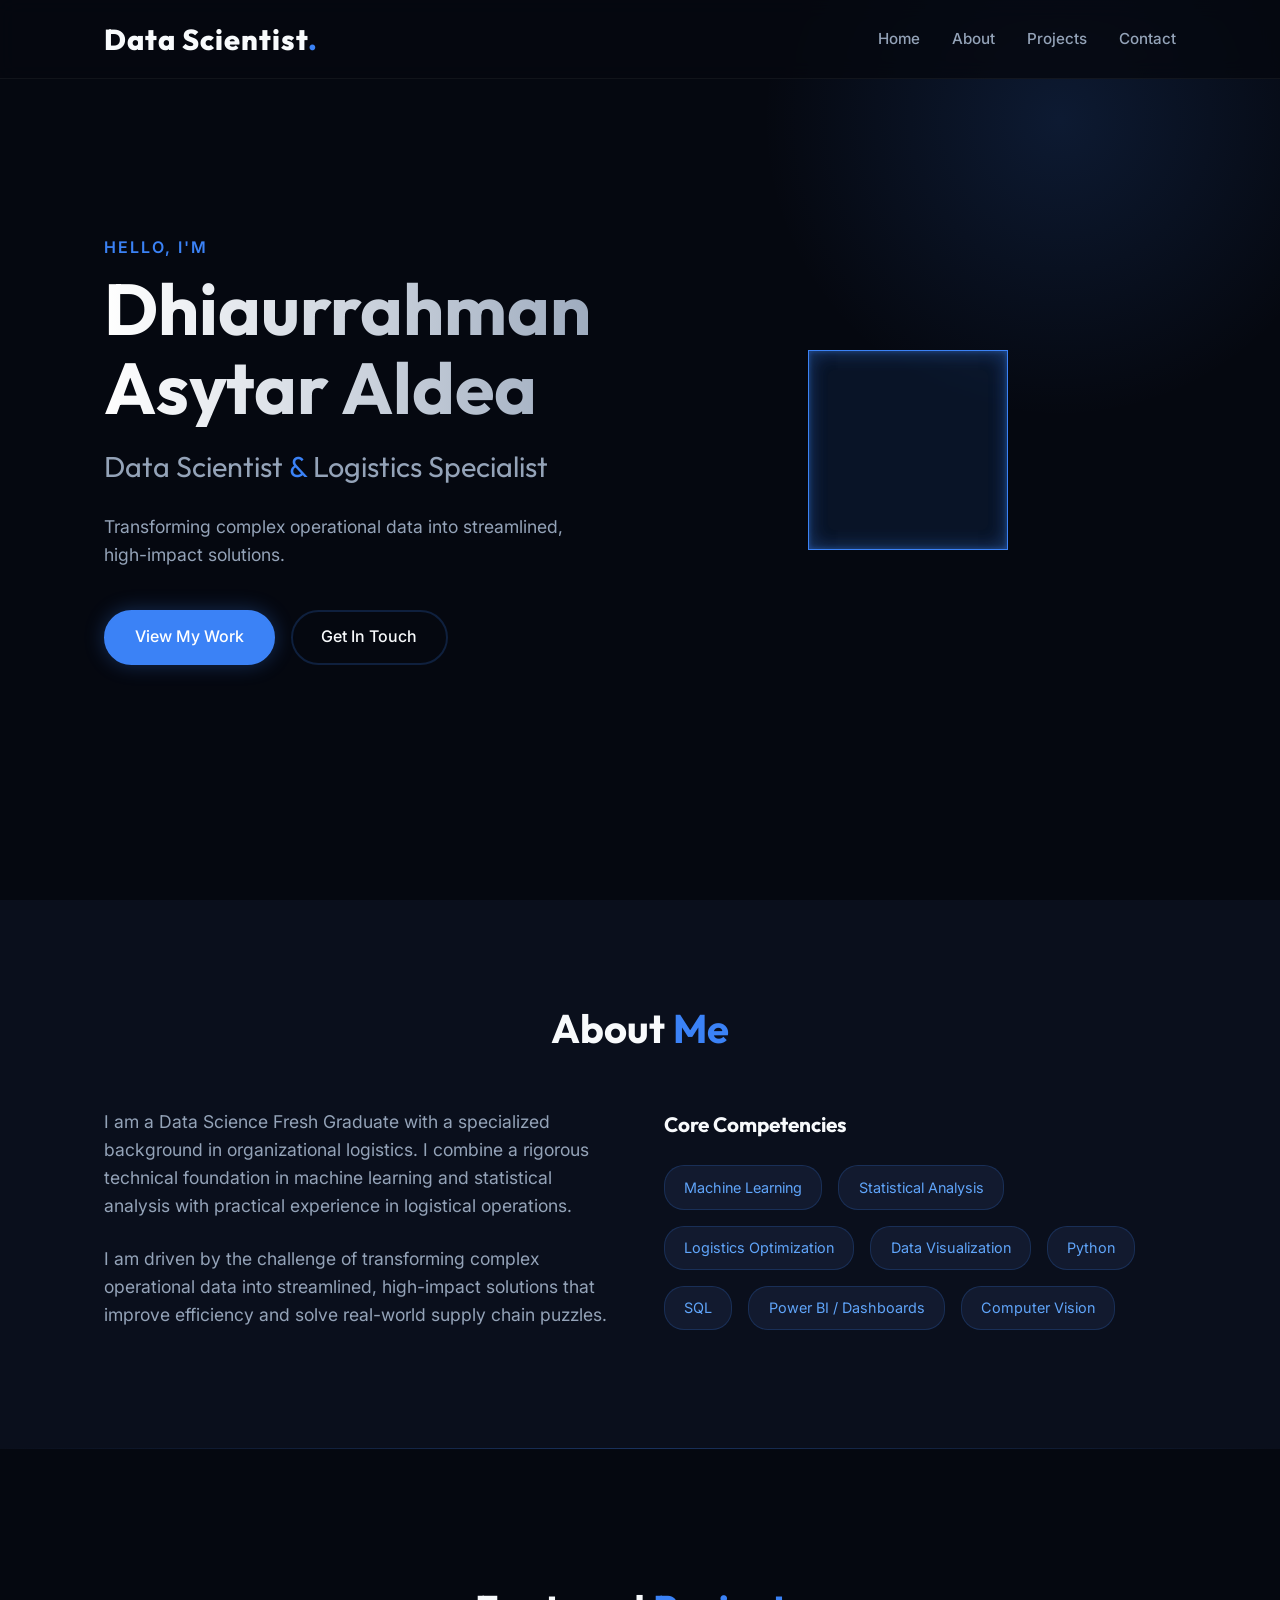
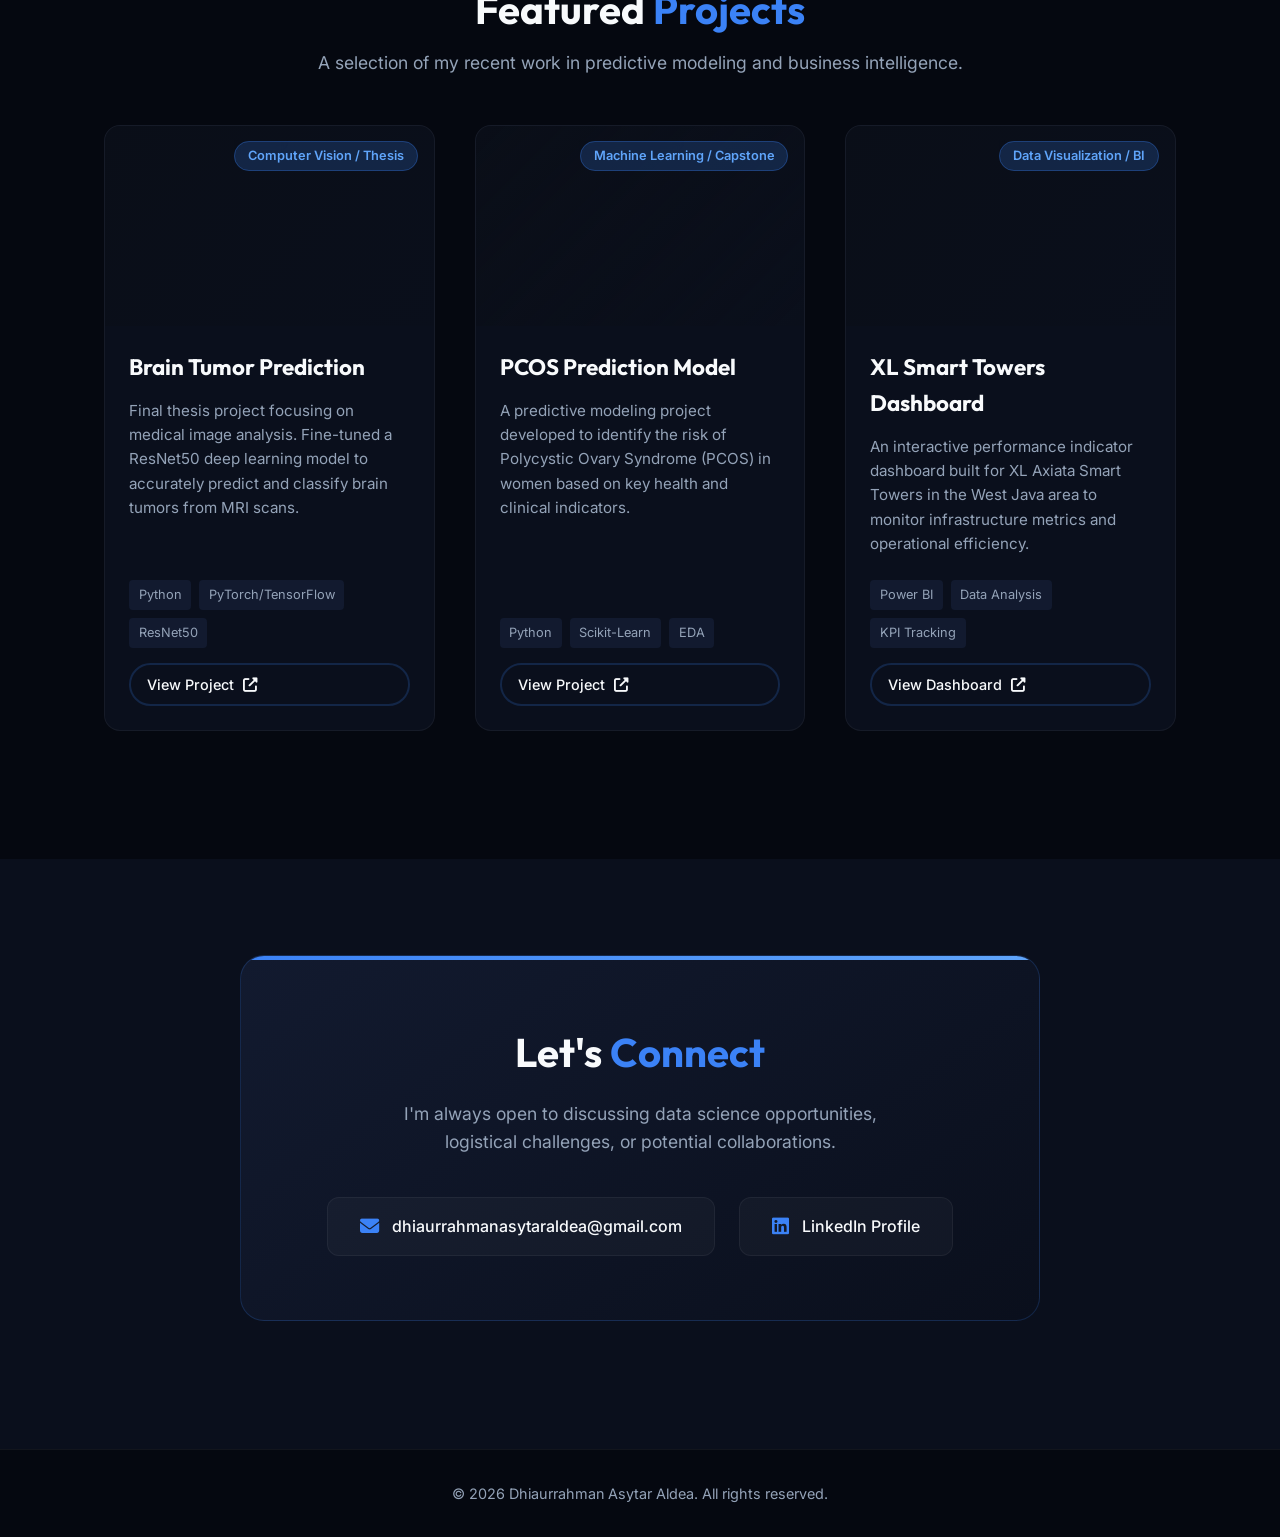
==== index.html @ 2c32618f "Add index.html for data science portfolio This file contains the complete HTML structure for a perso" ====
<!DOCTYPE html>
<html lang="en">

<head>
    <meta charset="UTF-8">
    <meta name="viewport" content="width=device-width, initial-scale=1.0">
    <title>Dhiaurrahman Asytar Aldea | Data Science Portfolio</title>
    <meta name="description"
        content="Portfolio of Dhiaurrahman Asytar Aldea, a Data Science fresh graduate specializing in organizational logistics, machine learning, and statistical analysis.">

    <!-- Google Fonts -->
    <link rel="preconnect" href="https://fonts.googleapis.com">
    <link rel="preconnect" href="https://fonts.gstatic.com" crossorigin>
    <link
        href="https://fonts.googleapis.com/css2?family=Inter:wght@300;400;500;600&family=Outfit:wght@400;600;800&display=swap"
        rel="stylesheet">

    <!-- Font Awesome -->
    <link rel="stylesheet" href="https://cdnjs.cloudflare.com/ajax/libs/font-awesome/6.4.0/css/all.min.css">

    <link rel="stylesheet" href="style.css">
</head>

<body>
    <!-- Navigation -->
    <nav class="navbar">
        <div class="nav-container">
            <a href="#home" class="logo">Data Scientist<span class="dot">.</span></a>
            <ul class="nav-links">
                <li><a href="#home">Home</a></li>
                <li><a href="#about">About</a></li>
                <li><a href="#projects">Projects</a></li>
                <li><a href="#contact">Contact</a></li>
            </ul>
            <div class="hamburger">
                <i class="fas fa-bars"></i>
            </div>
        </div>
    </nav>

    <!-- Hero Section -->
    <section id="home" class="hero">
        <div class="hero-content fade-in-up">
            <p class="greeting">Hello, I'm</p>
            <h1 class="name">Dhiaurrahman<br>Asytar Aldea</h1>
            <h2 class="title">Data Scientist <span class="highlight">&</span> Logistics Specialist</h2>
            <p class="short-bio">Transforming complex operational data into streamlined, high-impact solutions.</p>
            <div class="hero-cta">
                <a href="#projects" class="btn btn-primary">View My Work</a>
                <a href="#contact" class="btn btn-outline">Get In Touch</a>
            </div>
        </div>
        <div class="hero-visual fade-in">
            <div class="data-cube">
                <!-- Abstract visual representation -->
                <div class="cube-face front"></div>
                <div class="cube-face back"></div>
                <div class="cube-face right"></div>
                <div class="cube-face left"></div>
                <div class="cube-face top"></div>
                <div class="cube-face bottom"></div>
            </div>
        </div>
    </section>

    <!-- About Section -->
    <section id="about" class="about">
        <div class="section-container">
            <div class="section-header fade-in-up">
                <h2>About <span class="highlight">Me</span></h2>
            </div>
            <div class="about-content">
                <div class="about-text fade-in-up delay-1">
                    <p>I am a Data Science Fresh Graduate with a specialized background in organizational logistics. I
                        combine a rigorous technical foundation in machine learning and statistical analysis with
                        practical experience in logistical operations.</p>
                    <p>I am driven by the challenge of transforming complex operational data into streamlined,
                        high-impact solutions that improve efficiency and solve real-world supply chain puzzles.</p>
                </div>
                <div class="skills-container fade-in-up delay-2">
                    <h3>Core Competencies</h3>
                    <div class="skills-grid">
                        <div class="skill-item">Machine Learning</div>
                        <div class="skill-item">Statistical Analysis</div>
                        <div class="skill-item">Logistics Optimization</div>
                        <div class="skill-item">Data Visualization</div>
                        <div class="skill-item">Python</div>
                        <div class="skill-item">SQL</div>
                        <div class="skill-item">Power BI / Dashboards</div>
                        <div class="skill-item">Computer Vision</div>
                    </div>
                </div>
            </div>
        </div>
    </section>

    <!-- Projects Section -->
    <section id="projects" class="projects">
        <div class="section-container">
            <div class="section-header fade-in-up">
                <h2>Featured <span class="highlight">Projects</span></h2>
                <p>A selection of my recent work in predictive modeling and business intelligence.</p>
            </div>

            <div class="projects-grid">
                <!-- Project 1: Brain Tumor Prediction -->
                <div class="project-card fade-in-up delay-1">
                    <div class="project-image"
                        style="background: linear-gradient(135deg, rgba(10, 14, 23, 0.8), rgba(10, 14, 23, 0.2)), url('https://images.unsplash.com/photo-1559757175-5700dde675bc?ixlib=rb-4.0.3&auto=format&fit=crop&w=800&q=80') center/cover;">
                        <div class="project-overlay">
                            <span class="project-category">Computer Vision / Thesis</span>
                        </div>
                    </div>
                    <div class="project-info">
                        <h3>Brain Tumor Prediction</h3>
                        <p>Final thesis project focusing on medical image analysis. Fine-tuned a ResNet50 deep learning
                            model to accurately predict and classify brain tumors from MRI scans.</p>
                        <div class="project-tech">
                            <span>Python</span>
                            <span>PyTorch/TensorFlow</span>
                            <span>ResNet50</span>
                        </div>
                        <a href="https://colab.research.google.com/drive/1M1V9ptyN9FBtUYHw3OEoLp2GEwbb3Dez?usp=sharing" class="btn btn-outline" target="_blank" style="margin-top: 15px; display: inline-block; padding: 8px 16px; font-size: 0.9rem;">View Project <i class="fas fa-external-link-alt" style="margin-left: 5px;"></i></a>
                    </div>
                </div>

                <!-- Project 2: PCOS Prediction -->
                <div class="project-card fade-in-up delay-2">
                    <div class="project-image"
                        style="background: linear-gradient(135deg, rgba(10, 14, 23, 0.8), rgba(10, 14, 23, 0.2)), url('https://images.unsplash.com/photo-1576086213369-97a306d36557?ixlib=rb-4.0.3&auto=format&fit=crop&w=800&q=80') center/cover;">
                        <div class="project-overlay">
                            <span class="project-category">Machine Learning / Capstone</span>
                        </div>
                    </div>
                    <div class="project-info">
                        <h3>PCOS Prediction Model</h3>
                        <p>A predictive modeling project developed to identify the risk of Polycystic Ovary Syndrome
                            (PCOS) in women based on key health and clinical indicators.</p>
                        <div class="project-tech">
                            <span>Python</span>
                            <span>Scikit-Learn</span>
                            <span>EDA</span>
                        </div>
                        <a href="https://colab.research.google.com/drive/15jOlFzkjnDXB_-VZljCdGW3VH4mH2Wak?usp=sharing" class="btn btn-outline" target="_blank" style="margin-top: 15px; display: inline-block; padding: 8px 16px; font-size: 0.9rem;">View Project <i class="fas fa-external-link-alt" style="margin-left: 5px;"></i></a>
                    </div>
                </div>

                <!-- Project 3: XL Smart Towers Dashboard -->
                <div class="project-card fade-in-up delay-3">
                    <div class="project-image"
                        style="background: linear-gradient(135deg, rgba(10, 14, 23, 0.8), rgba(10, 14, 23, 0.2)), url('https://images.unsplash.com/photo-1551288049-bebda4e38f71?ixlib=rb-4.0.3&auto=format&fit=crop&w=800&q=80') center/cover;">
                        <div class="project-overlay">
                            <span class="project-category">Data Visualization / BI</span>
                        </div>
                    </div>
                    <div class="project-info">
                        <h3>XL Smart Towers Dashboard</h3>
                        <p>An interactive performance indicator dashboard built for XL Axiata Smart Towers in the West
                            Java area to monitor infrastructure metrics and operational efficiency.</p>
                        <div class="project-tech">
                            <span>Power BI</span>
                            <span>Data Analysis</span>
                            <span>KPI Tracking</span>
                        </div>
                        <a href="#" class="btn btn-outline" target="_blank" style="margin-top: 15px; display: inline-block; padding: 8px 16px; font-size: 0.9rem;">View Dashboard <i class="fas fa-external-link-alt" style="margin-left: 5px;"></i></a>
                    </div>
                </div>
            </div>
        </div>
    </section>

    <!-- Contact Section -->
    <section id="contact" class="contact">
        <div class="section-container">
            <div class="contact-box fade-in-up">
                <h2>Let's <span class="highlight">Connect</span></h2>
                <p>I'm always open to discussing data science opportunities, logistical challenges, or potential
                    collaborations.</p>
                <div class="contact-links">
                    <a href="mailto:dhiaurrahmanasytaraldea@gmail.com" class="contact-item">
                        <i class="fas fa-envelope"></i>
                        <span>dhiaurrahmanasytaraldea@gmail.com</span>
                    </a>
                    <a href="https://www.linkedin.com/in/dhiaurrahman-asytar-aldea-9032a727b" target="_blank"
                        class="contact-item">
                        <i class="fab fa-linkedin"></i>
                        <span>LinkedIn Profile</span>
                    </a>
                </div>
            </div>
        </div>
    </section>

    <!-- Footer -->
    <footer>
        <div class="footer-content">
            <p>&copy; 2026 Dhiaurrahman Asytar Aldea. All rights reserved.</p>
        </div>
    </footer>

    <script src="script.js"></script>
</body>

</html>
---- style.css ----
:root {
    --bg-color: #050810;
    --surface-color: #0a0f1c;
    --surface-light: #121a2f;
    --primary-color: #3b82f6;
    --accent-color: #60a5fa;
    --text-main: #f8fafc;
    --text-muted: #94a3b8;
    --border-color: rgba(59, 130, 246, 0.2);
    --glow: 0 0 20px rgba(59, 130, 246, 0.3);
}

* {
    margin: 0;
    padding: 0;
    box-sizing: border-box;
}

html {
    scroll-behavior: smooth;
}

body {
    font-family: 'Inter', sans-serif;
    background-color: var(--bg-color);
    color: var(--text-main);
    line-height: 1.6;
    overflow-x: hidden;
}

h1, h2, h3, h4, .logo, .name, .title {
    font-family: 'Outfit', sans-serif;
}

a {
    text-decoration: none;
    color: inherit;
}

ul {
    list-style: none;
}

.highlight {
    color: var(--primary-color);
}

/* Typography & Utilities */
.section-container {
    max-width: 1200px;
    margin: 0 auto;
    padding: 0 5%;
}

.section-header {
    margin-bottom: 3rem;
    text-align: center;
}

.section-header h2 {
    font-size: 2.5rem;
    margin-bottom: 0.5rem;
}

.section-header p {
    color: var(--text-muted);
    font-size: 1.1rem;
}

/* Buttons */
.btn {
    display: inline-block;
    padding: 0.8rem 1.8rem;
    border-radius: 30px;
    font-weight: 500;
    transition: all 0.3s ease;
    cursor: pointer;
}

.btn-primary {
    background-color: var(--primary-color);
    color: #fff;
    border: 2px solid var(--primary-color);
    box-shadow: var(--glow);
}

.btn-primary:hover {
    background-color: transparent;
    color: var(--primary-color);
    box-shadow: none;
}

.btn-outline {
    background-color: transparent;
    color: var(--text-main);
    border: 2px solid var(--border-color);
}

.btn-outline:hover {
    border-color: var(--primary-color);
    color: var(--primary-color);
}

/* Navigation */
.navbar {
    position: fixed;
    top: 0;
    width: 100%;
    z-index: 1000;
    background: rgba(5, 8, 16, 0.8);
    backdrop-filter: blur(10px);
    border-bottom: 1px solid rgba(255, 255, 255, 0.05);
    transition: all 0.3s ease;
}

.nav-container {
    display: flex;
    justify-content: space-between;
    align-items: center;
    max-width: 1200px;
    margin: 0 auto;
    padding: 1rem 5%;
}

.logo {
    font-size: 1.8rem;
    font-weight: 800;
    letter-spacing: 1px;
}

.logo .dot {
    color: var(--primary-color);
}

.nav-links {
    display: flex;
    gap: 2rem;
}

.nav-links a {
    font-size: 0.95rem;
    font-weight: 500;
    color: var(--text-muted);
    transition: color 0.3s ease;
}

.nav-links a:hover {
    color: var(--primary-color);
}

.hamburger {
    display: none;
    font-size: 1.5rem;
    cursor: pointer;
    color: var(--text-main);
}

/* Hero Section */
.hero {
    min-height: 100vh;
    display: flex;
    align-items: center;
    padding: 0 5%;
    max-width: 1200px;
    margin: 0 auto;
    position: relative;
}

.hero::before {
    content: '';
    position: absolute;
    top: -20%;
    right: -10%;
    width: 600px;
    height: 600px;
    background: radial-gradient(circle, rgba(59,130,246,0.15) 0%, rgba(5,8,16,0) 70%);
    z-index: -1;
}

.hero-content {
    flex: 1;
    z-index: 1;
}

.greeting {
    color: var(--primary-color);
    font-weight: 600;
    letter-spacing: 2px;
    margin-bottom: 0.5rem;
    text-transform: uppercase;
}

.name {
    font-size: 4.5rem;
    line-height: 1.1;
    margin-bottom: 1rem;
    background: linear-gradient(to right, #fff, #94a3b8);
    -webkit-background-clip: text;
    background-clip: text;
    -webkit-text-fill-color: transparent;
}

.title {
    font-size: 1.8rem;
    color: var(--text-muted);
    margin-bottom: 1.5rem;
    font-weight: 400;
}

.short-bio {
    font-size: 1.1rem;
    color: var(--text-muted);
    max-width: 500px;
    margin-bottom: 2.5rem;
}

.hero-cta {
    display: flex;
    gap: 1rem;
}

.hero-visual {
    flex: 1;
    display: flex;
    justify-content: center;
    align-items: center;
    display: none; /* Hide on smaller screens */
}

@media (min-width: 900px) {
    .hero-visual {
        display: flex;
    }
}

/* Abstract Data Cube Animation */
.data-cube {
    width: 200px;
    height: 200px;
    position: relative;
    transform-style: preserve-3d;
    animation: rotateCube 15s infinite linear;
}

.cube-face {
    position: absolute;
    width: 200px;
    height: 200px;
    border: 1px solid var(--primary-color);
    background: rgba(59, 130, 246, 0.05);
    box-shadow: inset 0 0 20px rgba(59, 130, 246, 0.2);
    backdrop-filter: blur(2px);
}

.front  { transform: translateZ(100px); }
.back   { transform: rotateY(180deg) translateZ(100px); }
.right  { transform: rotateY(90deg) translateZ(100px); }
.left   { transform: rotateY(-90deg) translateZ(100px); }
.top    { transform: rotateX(90deg) translateZ(100px); }
.bottom { transform: rotateX(-90deg) translateZ(100px); }

@keyframes rotateCube {
    0% { transform: rotateX(0deg) rotateY(0deg); }
    100% { transform: rotateX(360deg) rotateY(360deg); }
}

/* About Section */
.about {
    padding: 6rem 0;
    background-color: var(--surface-color);
    position: relative;
}

.about::after {
    content: '';
    position: absolute;
    bottom: 0;
    left: 0;
    width: 100%;
    height: 1px;
    background: linear-gradient(90deg, transparent, rgba(59,130,246,0.3), transparent);
}

.about-content {
    display: grid;
    grid-template-columns: 1fr;
    gap: 3rem;
}

@media (min-width: 900px) {
    .about-content {
        grid-template-columns: 1fr 1fr;
        align-items: start;
    }
}

.about-text p {
    margin-bottom: 1.5rem;
    font-size: 1.1rem;
    color: var(--text-muted);
}

.skills-container h3 {
    margin-bottom: 1.5rem;
    font-size: 1.3rem;
}

.skills-grid {
    display: flex;
    flex-wrap: wrap;
    gap: 1rem;
}

.skill-item {
    background: var(--surface-light);
    border: 1px solid var(--border-color);
    padding: 0.6rem 1.2rem;
    border-radius: 20px;
    font-size: 0.9rem;
    color: var(--accent-color);
    transition: all 0.3s ease;
}

.skill-item:hover {
    transform: translateY(-3px);
    background: rgba(59, 130, 246, 0.1);
    box-shadow: var(--glow);
}

/* Projects Section */
.projects {
    padding: 8rem 0;
}

.projects-grid {
    display: grid;
    grid-template-columns: 1fr;
    gap: 2.5rem;
}

@media (min-width: 768px) {
    .projects-grid {
        grid-template-columns: repeat(auto-fit, minmax(300px, 1fr));
    }
}

.project-card {
    background: var(--surface-color);
    border-radius: 16px;
    overflow: hidden;
    border: 1px solid rgba(255, 255, 255, 0.05);
    transition: all 0.4s ease;
    display: flex;
    flex-direction: column;
}

.project-card:hover {
    transform: translateY(-10px);
    border-color: var(--border-color);
    box-shadow: 0 10px 30px rgba(0, 0, 0, 0.5);
}

.project-image {
    height: 200px;
    position: relative;
}

.project-overlay {
    position: absolute;
    top: 1rem;
    right: 1rem;
}

.project-category {
    background: rgba(59, 130, 246, 0.2);
    backdrop-filter: blur(5px);
    border: 1px solid rgba(59, 130, 246, 0.3);
    color: var(--accent-color);
    padding: 0.4rem 0.8rem;
    border-radius: 20px;
    font-size: 0.8rem;
    font-weight: 600;
}

.project-info {
    padding: 1.5rem;
    flex: 1;
    display: flex;
    flex-direction: column;
}

.project-info h3 {
    font-size: 1.4rem;
    margin-bottom: 0.8rem;
}

.project-info p {
    color: var(--text-muted);
    font-size: 0.95rem;
    margin-bottom: 1.5rem;
    flex: 1;
}

.project-tech {
    display: flex;
    flex-wrap: wrap;
    gap: 0.5rem;
}

.project-tech span {
    font-size: 0.8rem;
    color: var(--text-muted);
    background: var(--surface-light);
    padding: 0.3rem 0.6rem;
    border-radius: 4px;
}

/* Contact Section */
.contact {
    padding: 6rem 0 8rem;
    background-color: var(--surface-color);
}

.contact-box {
    background: linear-gradient(145deg, var(--surface-light), var(--surface-color));
    border: 1px solid var(--border-color);
    border-radius: 24px;
    padding: 4rem 2rem;
    text-align: center;
    max-width: 800px;
    margin: 0 auto;
    position: relative;
    overflow: hidden;
}

.contact-box::before {
    content: '';
    position: absolute;
    top: 0;
    left: 0;
    width: 100%;
    height: 4px;
    background: linear-gradient(90deg, var(--primary-color), var(--accent-color));
}

.contact-box h2 {
    font-size: 2.5rem;
    margin-bottom: 1rem;
}

.contact-box p {
    color: var(--text-muted);
    margin-bottom: 2.5rem;
    font-size: 1.1rem;
    max-width: 500px;
    margin-left: auto;
    margin-right: auto;
}

.contact-links {
    display: flex;
    flex-direction: column;
    gap: 1.5rem;
    align-items: center;
}

@media (min-width: 600px) {
    .contact-links {
        flex-direction: row;
        justify-content: center;
    }
}

.contact-item {
    display: flex;
    align-items: center;
    gap: 0.8rem;
    background: rgba(255, 255, 255, 0.03);
    padding: 1rem 2rem;
    border-radius: 12px;
    border: 1px solid rgba(255, 255, 255, 0.05);
    transition: all 0.3s ease;
    font-weight: 500;
}

.contact-item i {
    color: var(--primary-color);
    font-size: 1.2rem;
}

.contact-item:hover {
    background: rgba(59, 130, 246, 0.1);
    border-color: var(--border-color);
    transform: translateY(-3px);
}

/* Footer */
footer {
    text-align: center;
    padding: 2rem;
    background: var(--bg-color);
    color: var(--text-muted);
    border-top: 1px solid rgba(255, 255, 255, 0.05);
    font-size: 0.9rem;
}

/* Animations */
.fade-in-up {
    opacity: 0;
    transform: translateY(30px);
    transition: opacity 0.8s ease, transform 0.8s ease;
}

.fade-in {
    opacity: 0;
    transition: opacity 1s ease;
}

.fade-in-up.visible, .fade-in.visible {
    opacity: 1;
    transform: translateY(0);
}

.delay-1 { transition-delay: 0.2s; }
.delay-2 { transition-delay: 0.4s; }
.delay-3 { transition-delay: 0.6s; }

/* Responsive adjustments */
@media (max-width: 768px) {
    .name {
        font-size: 3rem;
    }
    
    .nav-links {
        display: none;
        position: absolute;
        top: 100%;
        left: 0;
        width: 100%;
        background: var(--surface-color);
        flex-direction: column;
        padding: 2rem;
        text-align: center;
        border-bottom: 1px solid var(--border-color);
    }
    
    .nav-links.active {
        display: flex;
    }
    
    .hamburger {
        display: block;
    }
}
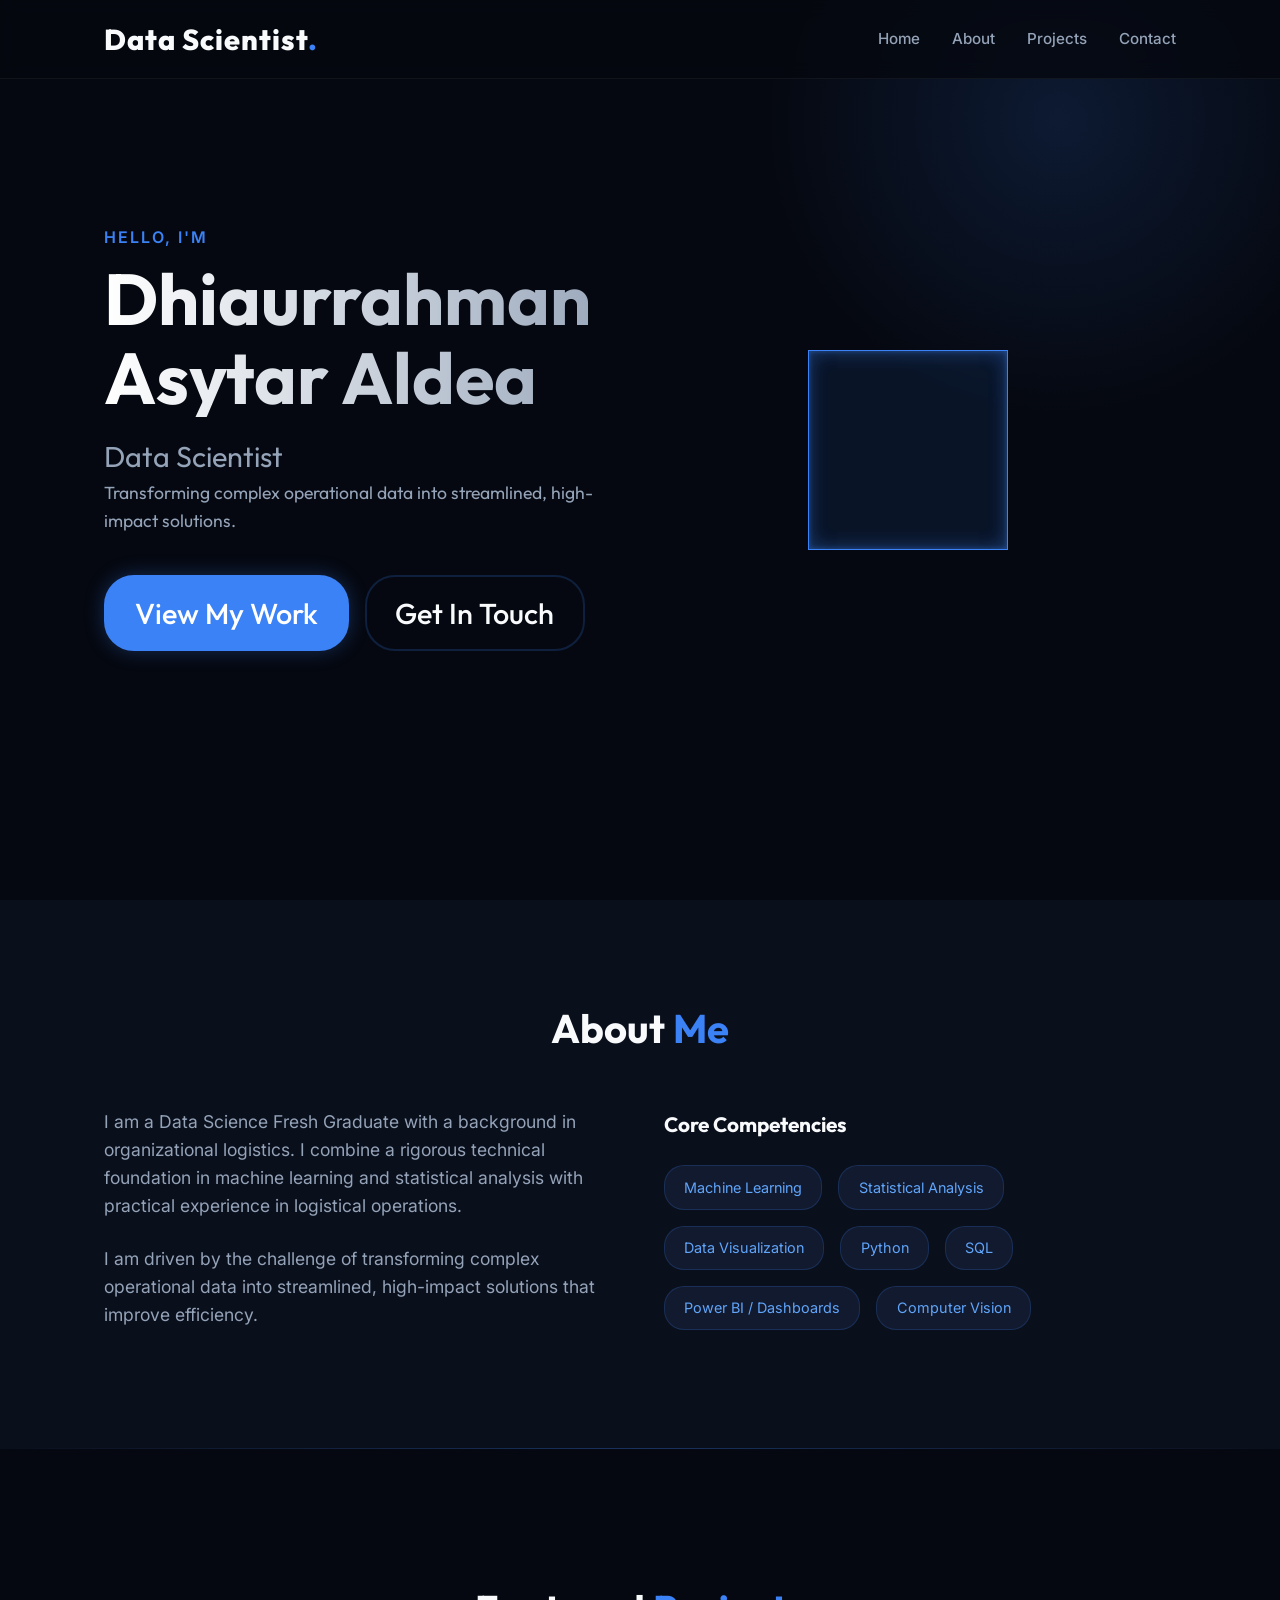
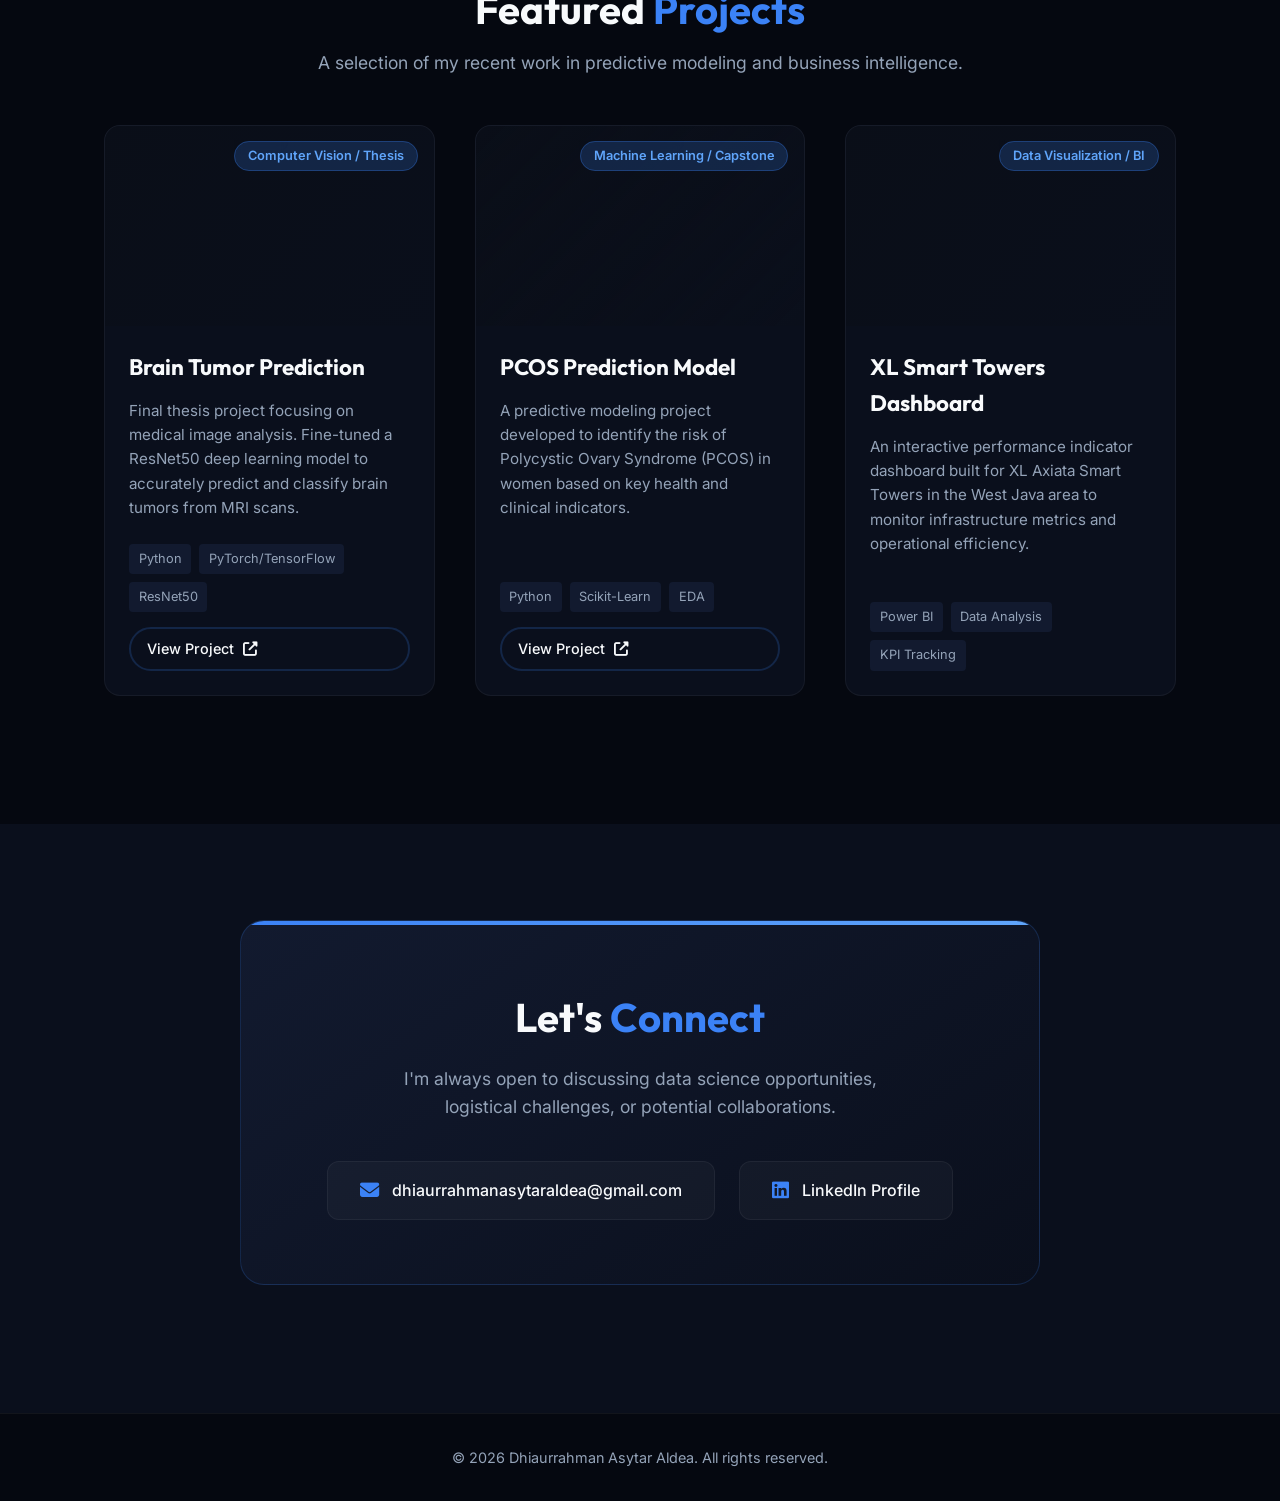
==== commit 0fa68251: "Refine title and bio in index.html Updated the title and bio sections to remove unnecessary details " ====
--- a/index.html
+++ b/index.html
@@ -43,7 +43,7 @@
         <div class="hero-content fade-in-up">
             <p class="greeting">Hello, I'm</p>
             <h1 class="name">Dhiaurrahman<br>Asytar Aldea</h1>
-            <h2 class="title">Data Scientist <span class="highlight">&</span> Logistics Specialist</h2>
+            <h2 class="title">Data Scientist <span class="highlight"/h2>
             <p class="short-bio">Transforming complex operational data into streamlined, high-impact solutions.</p>
             <div class="hero-cta">
                 <a href="#projects" class="btn btn-primary">View My Work</a>
@@ -71,18 +71,17 @@
             </div>
             <div class="about-content">
                 <div class="about-text fade-in-up delay-1">
-                    <p>I am a Data Science Fresh Graduate with a specialized background in organizational logistics. I
+                    <p>I am a Data Science Fresh Graduate with a background in organizational logistics. I
                         combine a rigorous technical foundation in machine learning and statistical analysis with
                         practical experience in logistical operations.</p>
                     <p>I am driven by the challenge of transforming complex operational data into streamlined,
-                        high-impact solutions that improve efficiency and solve real-world supply chain puzzles.</p>
+                        high-impact solutions that improve efficiency.</p>
                 </div>
                 <div class="skills-container fade-in-up delay-2">
                     <h3>Core Competencies</h3>
                     <div class="skills-grid">
                         <div class="skill-item">Machine Learning</div>
                         <div class="skill-item">Statistical Analysis</div>
-                        <div class="skill-item">Logistics Optimization</div>
                         <div class="skill-item">Data Visualization</div>
                         <div class="skill-item">Python</div>
                         <div class="skill-item">SQL</div>
@@ -162,9 +161,7 @@
                             <span>Data Analysis</span>
                             <span>KPI Tracking</span>
                         </div>
-                        <a href="#" class="btn btn-outline" target="_blank" style="margin-top: 15px; display: inline-block; padding: 8px 16px; font-size: 0.9rem;">View Dashboard <i class="fas fa-external-link-alt" style="margin-left: 5px;"></i></a>
-                    </div>
-                </div>
+                    </div>
             </div>
         </div>
     </section>
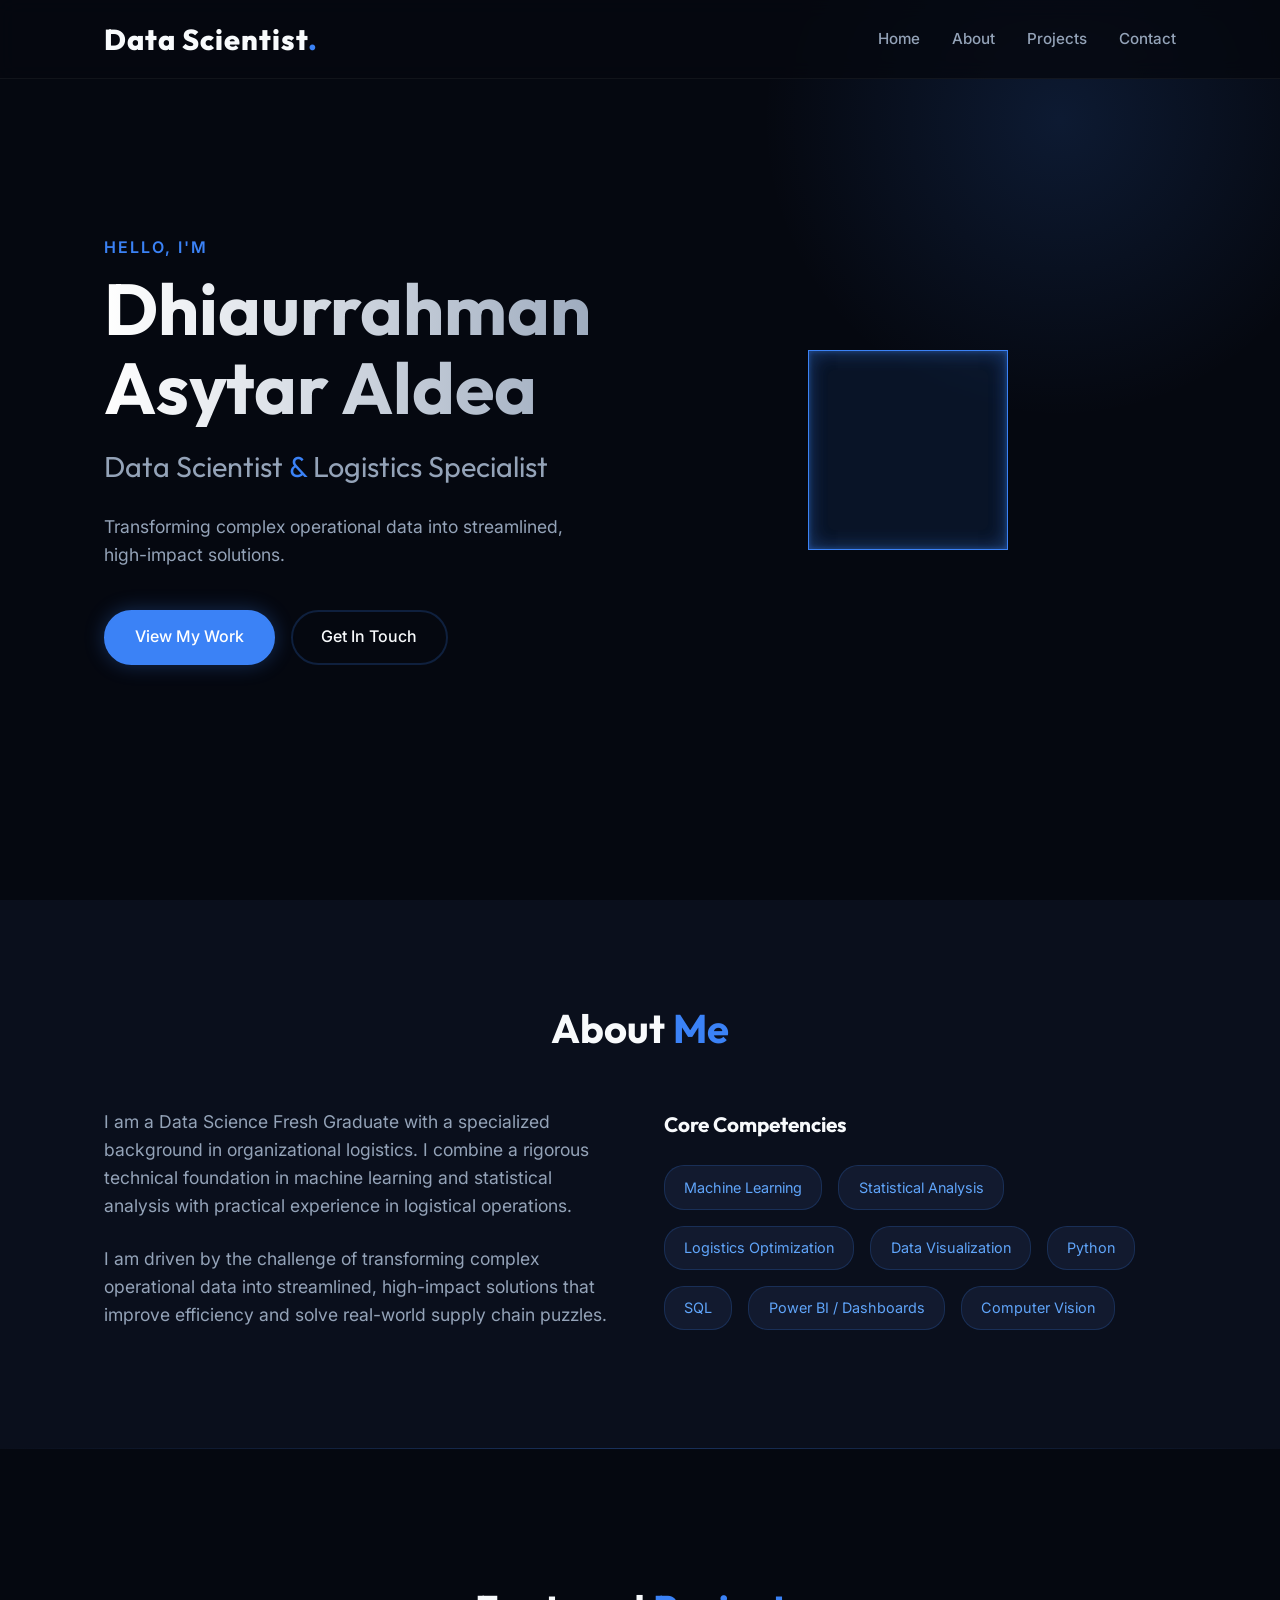
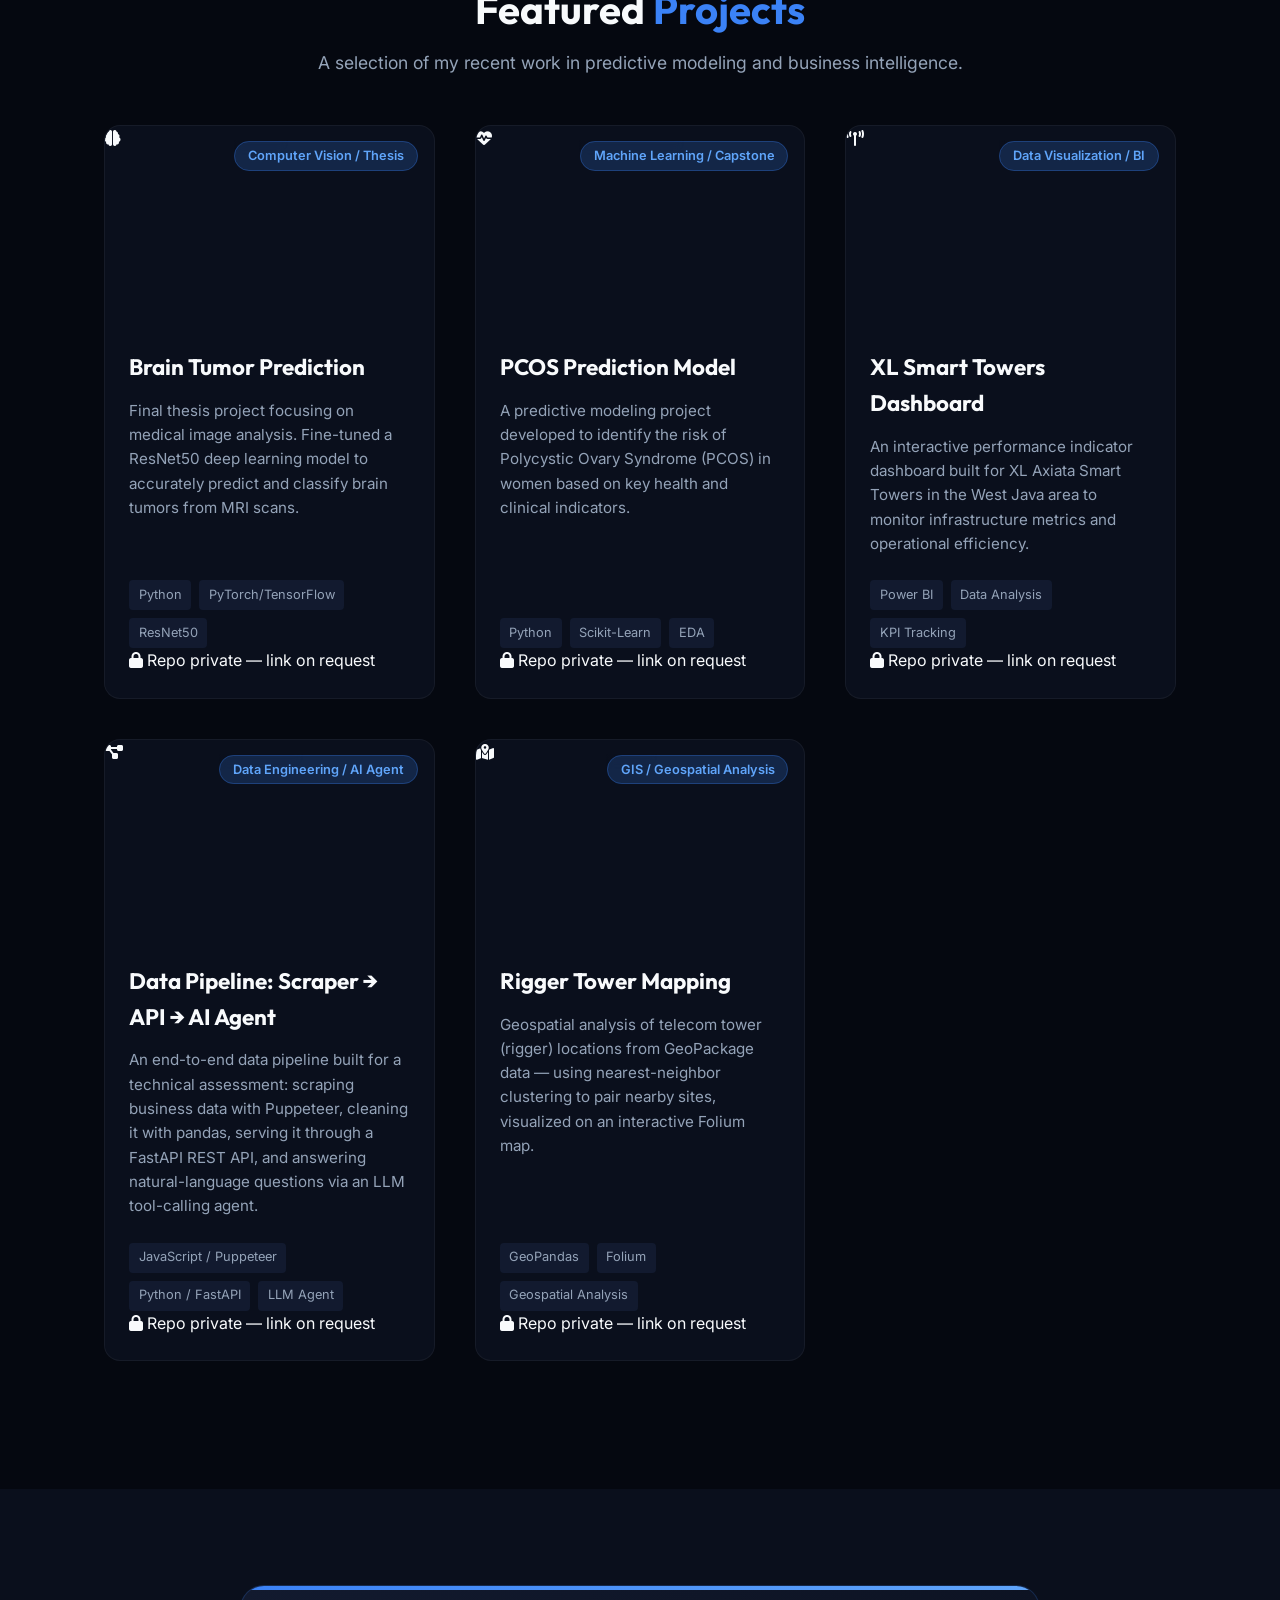
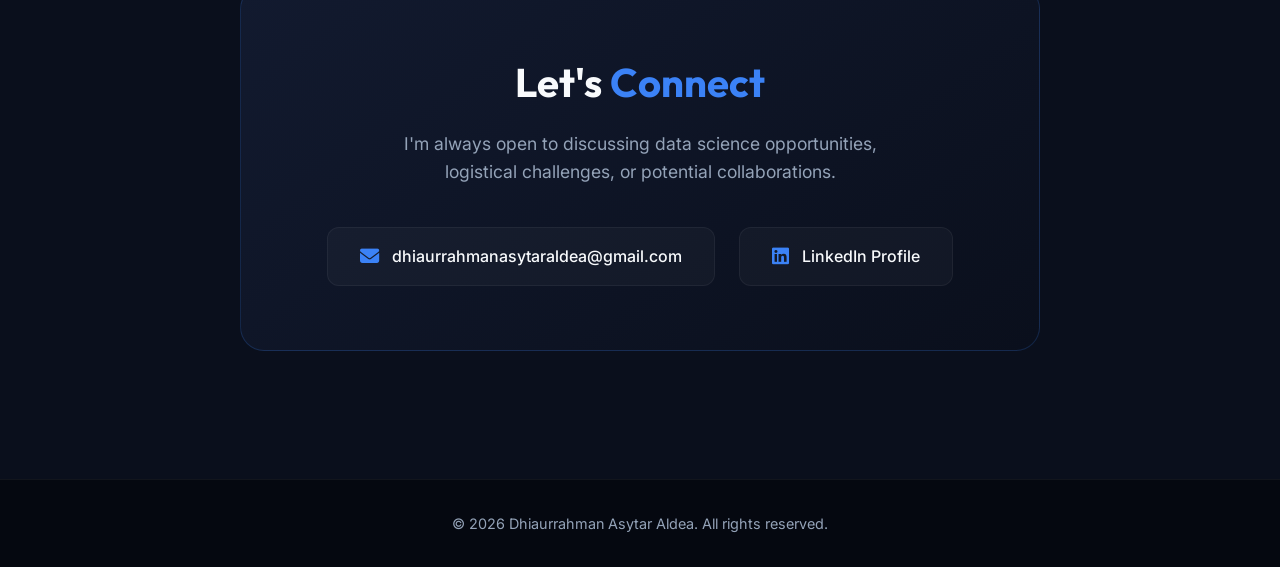
==== commit 49d7ffd9: "Enhance project section with new entries and details Updated project descriptions and added new proj" ====
--- a/index.html
+++ b/index.html
@@ -43,7 +43,7 @@
         <div class="hero-content fade-in-up">
             <p class="greeting">Hello, I'm</p>
             <h1 class="name">Dhiaurrahman<br>Asytar Aldea</h1>
-            <h2 class="title">Data Scientist <span class="highlight"/h2>
+            <h2 class="title">Data Scientist <span class="highlight">&</span> Logistics Specialist</h2>
             <p class="short-bio">Transforming complex operational data into streamlined, high-impact solutions.</p>
             <div class="hero-cta">
                 <a href="#projects" class="btn btn-primary">View My Work</a>
@@ -71,17 +71,18 @@
             </div>
             <div class="about-content">
                 <div class="about-text fade-in-up delay-1">
-                    <p>I am a Data Science Fresh Graduate with a background in organizational logistics. I
+                    <p>I am a Data Science Fresh Graduate with a specialized background in organizational logistics. I
                         combine a rigorous technical foundation in machine learning and statistical analysis with
                         practical experience in logistical operations.</p>
                     <p>I am driven by the challenge of transforming complex operational data into streamlined,
-                        high-impact solutions that improve efficiency.</p>
+                        high-impact solutions that improve efficiency and solve real-world supply chain puzzles.</p>
                 </div>
                 <div class="skills-container fade-in-up delay-2">
                     <h3>Core Competencies</h3>
                     <div class="skills-grid">
                         <div class="skill-item">Machine Learning</div>
                         <div class="skill-item">Statistical Analysis</div>
+                        <div class="skill-item">Logistics Optimization</div>
                         <div class="skill-item">Data Visualization</div>
                         <div class="skill-item">Python</div>
                         <div class="skill-item">SQL</div>
@@ -104,8 +105,8 @@
             <div class="projects-grid">
                 <!-- Project 1: Brain Tumor Prediction -->
                 <div class="project-card fade-in-up delay-1">
-                    <div class="project-image"
-                        style="background: linear-gradient(135deg, rgba(10, 14, 23, 0.8), rgba(10, 14, 23, 0.2)), url('https://images.unsplash.com/photo-1559757175-5700dde675bc?ixlib=rb-4.0.3&auto=format&fit=crop&w=800&q=80') center/cover;">
+                    <div class="project-image">
+                        <i class="fas fa-brain"></i>
                         <div class="project-overlay">
                             <span class="project-category">Computer Vision / Thesis</span>
                         </div>
@@ -119,14 +120,14 @@
                             <span>PyTorch/TensorFlow</span>
                             <span>ResNet50</span>
                         </div>
-                        <a href="https://colab.research.google.com/drive/1M1V9ptyN9FBtUYHw3OEoLp2GEwbb3Dez?usp=sharing" class="btn btn-outline" target="_blank" style="margin-top: 15px; display: inline-block; padding: 8px 16px; font-size: 0.9rem;">View Project <i class="fas fa-external-link-alt" style="margin-left: 5px;"></i></a>
+                        <span class="project-cta-pending"><i class="fas fa-lock"></i> Repo private — link on request</span>
                     </div>
                 </div>
 
                 <!-- Project 2: PCOS Prediction -->
                 <div class="project-card fade-in-up delay-2">
-                    <div class="project-image"
-                        style="background: linear-gradient(135deg, rgba(10, 14, 23, 0.8), rgba(10, 14, 23, 0.2)), url('https://images.unsplash.com/photo-1576086213369-97a306d36557?ixlib=rb-4.0.3&auto=format&fit=crop&w=800&q=80') center/cover;">
+                    <div class="project-image">
+                        <i class="fas fa-heart-pulse"></i>
                         <div class="project-overlay">
                             <span class="project-category">Machine Learning / Capstone</span>
                         </div>
@@ -140,14 +141,14 @@
                             <span>Scikit-Learn</span>
                             <span>EDA</span>
                         </div>
-                        <a href="https://colab.research.google.com/drive/15jOlFzkjnDXB_-VZljCdGW3VH4mH2Wak?usp=sharing" class="btn btn-outline" target="_blank" style="margin-top: 15px; display: inline-block; padding: 8px 16px; font-size: 0.9rem;">View Project <i class="fas fa-external-link-alt" style="margin-left: 5px;"></i></a>
+                        <span class="project-cta-pending"><i class="fas fa-lock"></i> Repo private — link on request</span>
                     </div>
                 </div>
 
                 <!-- Project 3: XL Smart Towers Dashboard -->
                 <div class="project-card fade-in-up delay-3">
-                    <div class="project-image"
-                        style="background: linear-gradient(135deg, rgba(10, 14, 23, 0.8), rgba(10, 14, 23, 0.2)), url('https://images.unsplash.com/photo-1551288049-bebda4e38f71?ixlib=rb-4.0.3&auto=format&fit=crop&w=800&q=80') center/cover;">
+                    <div class="project-image">
+                        <i class="fas fa-tower-broadcast"></i>
                         <div class="project-overlay">
                             <span class="project-category">Data Visualization / BI</span>
                         </div>
@@ -161,7 +162,52 @@
                             <span>Data Analysis</span>
                             <span>KPI Tracking</span>
                         </div>
-                    </div>
+                        <span class="project-cta-pending"><i class="fas fa-lock"></i> Repo private — link on request</span>
+                    </div>
+                </div>
+
+                <!-- Project 4: Urbansolv Data Pipeline -->
+                <div class="project-card fade-in-up delay-1">
+                    <div class="project-image">
+                        <i class="fas fa-diagram-project"></i>
+                        <div class="project-overlay">
+                            <span class="project-category">Data Engineering / AI Agent</span>
+                        </div>
+                    </div>
+                    <div class="project-info">
+                        <h3>Data Pipeline: Scraper → API → AI Agent</h3>
+                        <p>An end-to-end data pipeline built for a technical assessment: scraping business data with
+                            Puppeteer, cleaning it with pandas, serving it through a FastAPI REST API, and answering
+                            natural-language questions via an LLM tool-calling agent.</p>
+                        <div class="project-tech">
+                            <span>JavaScript / Puppeteer</span>
+                            <span>Python / FastAPI</span>
+                            <span>LLM Agent</span>
+                        </div>
+                        <span class="project-cta-pending"><i class="fas fa-lock"></i> Repo private — link on request</span>
+                    </div>
+                </div>
+
+                <!-- Project 5: Rigger Tower Mapping -->
+                <div class="project-card fade-in-up delay-2">
+                    <div class="project-image">
+                        <i class="fas fa-map-location-dot"></i>
+                        <div class="project-overlay">
+                            <span class="project-category">GIS / Geospatial Analysis</span>
+                        </div>
+                    </div>
+                    <div class="project-info">
+                        <h3>Rigger Tower Mapping</h3>
+                        <p>Geospatial analysis of telecom tower (rigger) locations from GeoPackage data — using
+                            nearest-neighbor clustering to pair nearby sites, visualized on an interactive Folium map.</p>
+                        <div class="project-tech">
+                            <span>GeoPandas</span>
+                            <span>Folium</span>
+                            <span>Geospatial Analysis</span>
+                        </div>
+                        <span class="project-cta-pending"><i class="fas fa-lock"></i> Repo private — link on request</span>
+                    </div>
+                </div>
             </div>
         </div>
     </section>
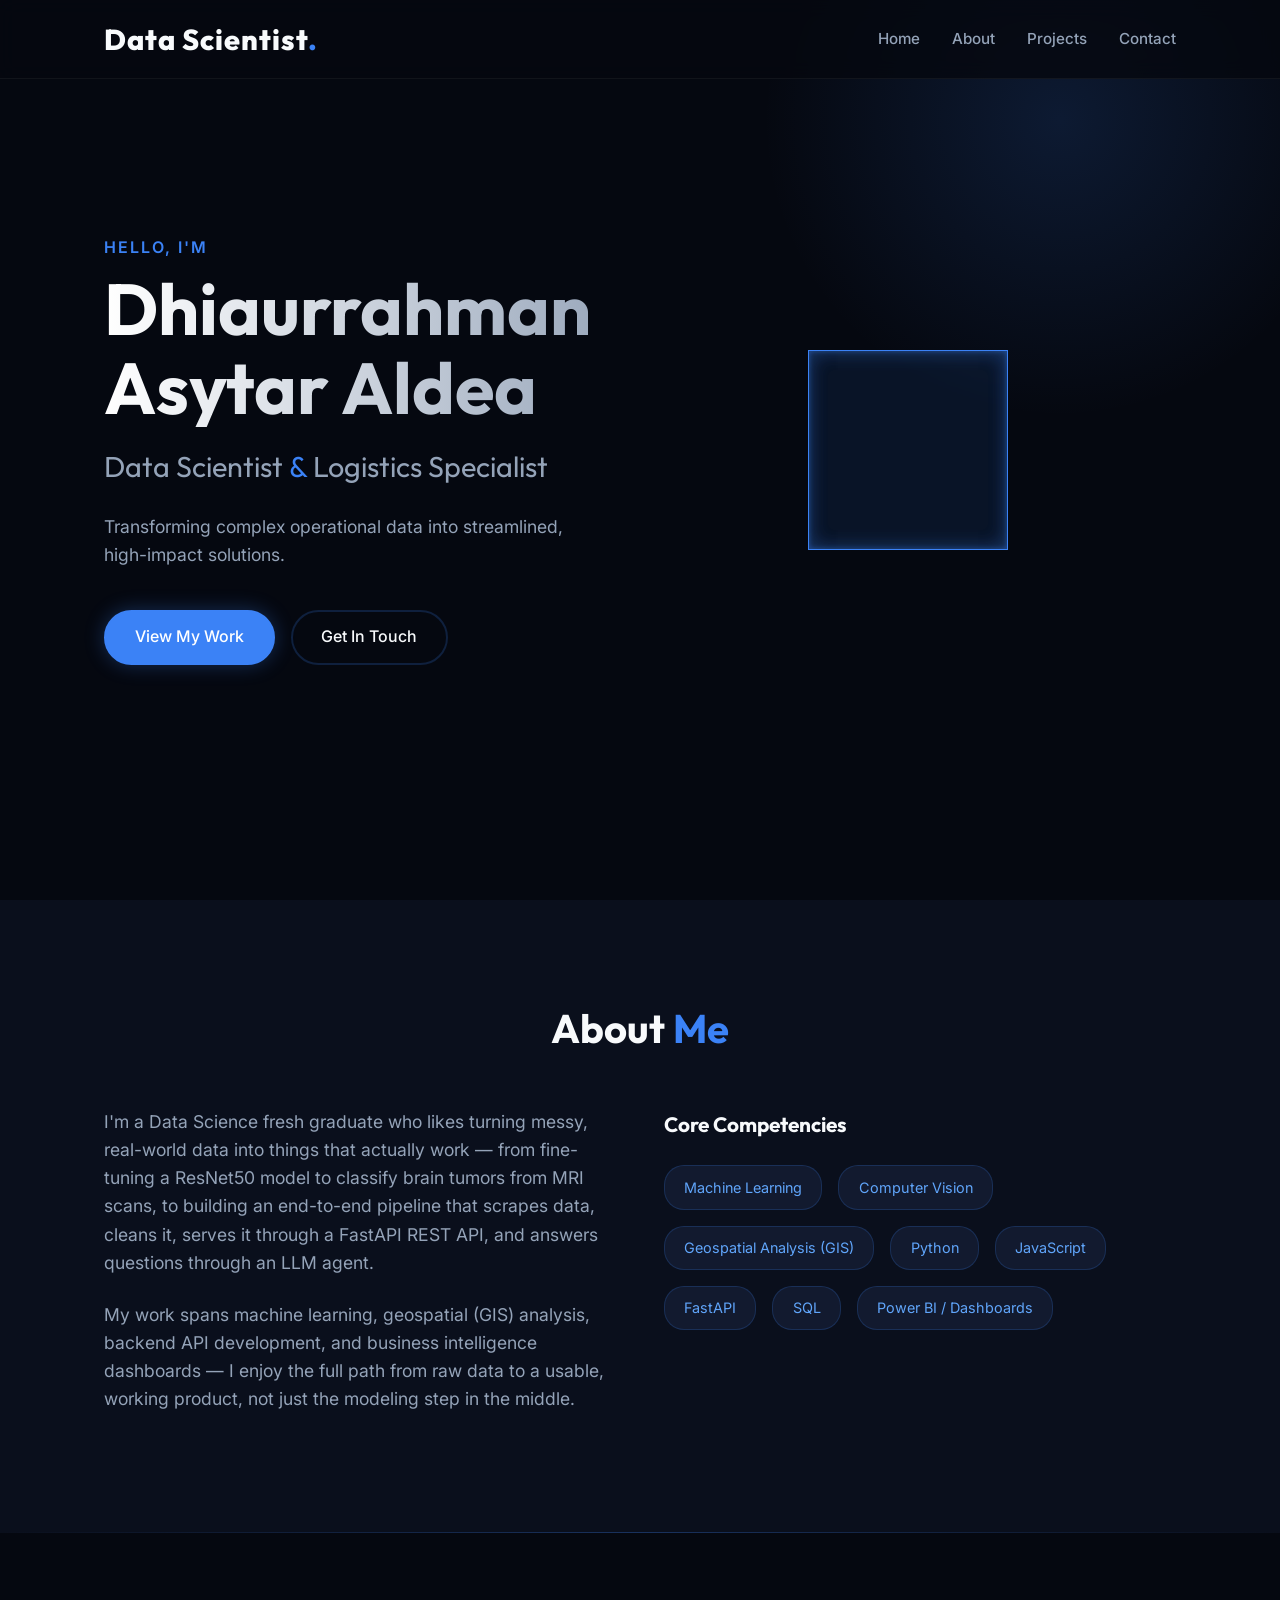
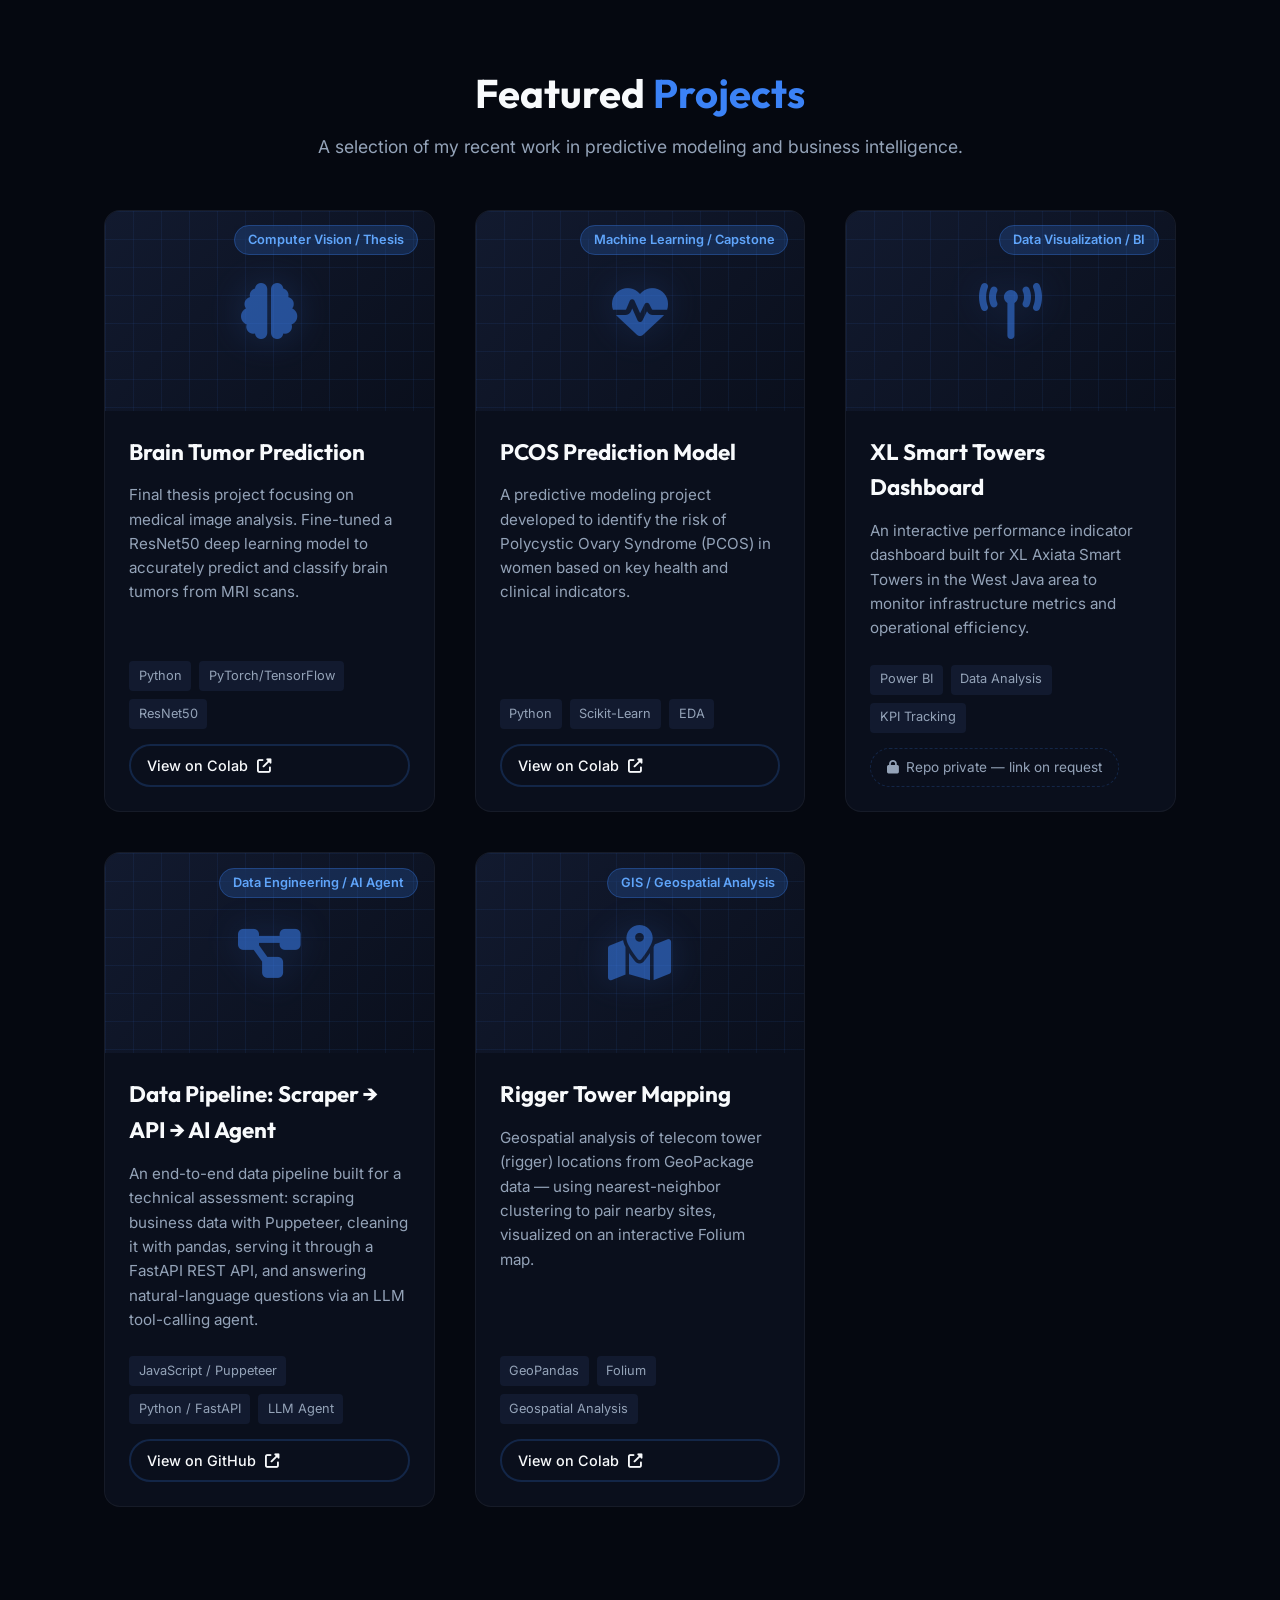
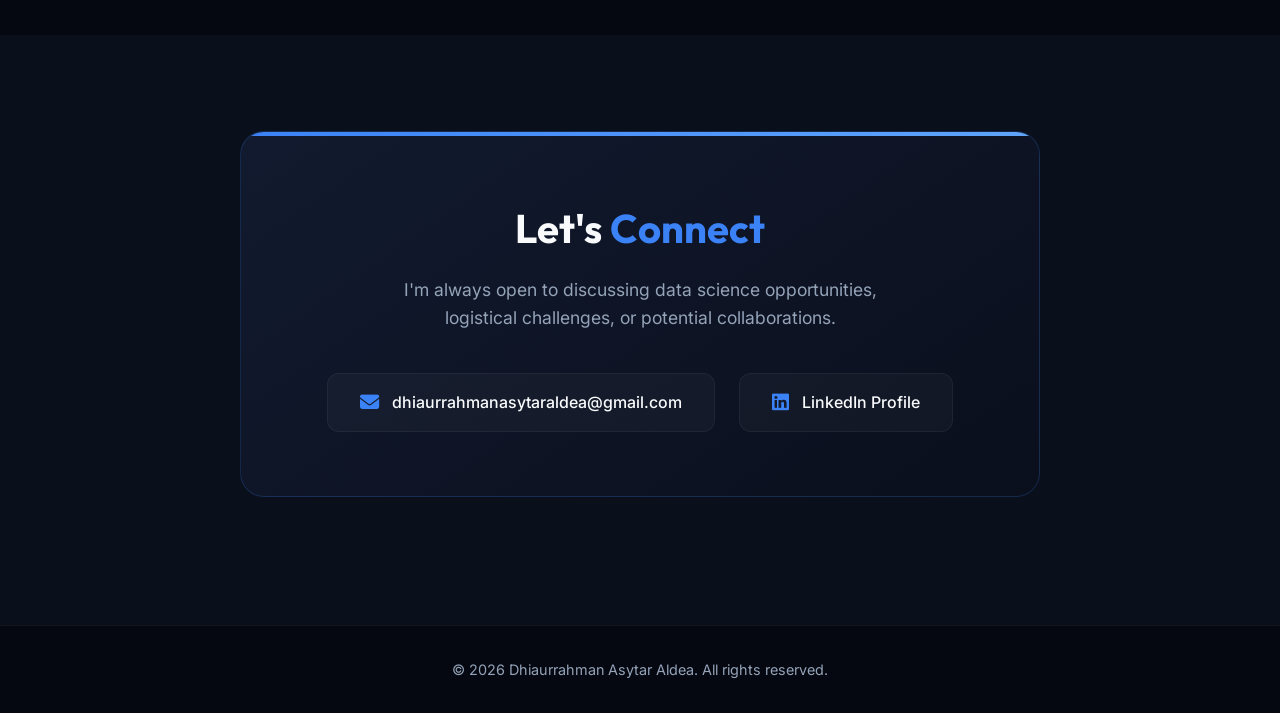
==== commit c3ec2b16: "Revise about section and update project links Updated personal description and skills in the about s" ====
--- a/index.html
+++ b/index.html
@@ -71,23 +71,25 @@
             </div>
             <div class="about-content">
                 <div class="about-text fade-in-up delay-1">
-                    <p>I am a Data Science Fresh Graduate with a specialized background in organizational logistics. I
-                        combine a rigorous technical foundation in machine learning and statistical analysis with
-                        practical experience in logistical operations.</p>
-                    <p>I am driven by the challenge of transforming complex operational data into streamlined,
-                        high-impact solutions that improve efficiency and solve real-world supply chain puzzles.</p>
+                    <p>I'm a Data Science fresh graduate who likes turning messy, real-world data into things that
+                        actually work — from fine-tuning a ResNet50 model to classify brain tumors from MRI scans, to
+                        building an end-to-end pipeline that scrapes data, cleans it, serves it through a FastAPI
+                        REST API, and answers questions through an LLM agent.</p>
+                    <p>My work spans machine learning, geospatial (GIS) analysis, backend API development, and
+                        business intelligence dashboards — I enjoy the full path from raw data to a usable, working
+                        product, not just the modeling step in the middle.</p>
                 </div>
                 <div class="skills-container fade-in-up delay-2">
                     <h3>Core Competencies</h3>
                     <div class="skills-grid">
                         <div class="skill-item">Machine Learning</div>
-                        <div class="skill-item">Statistical Analysis</div>
-                        <div class="skill-item">Logistics Optimization</div>
-                        <div class="skill-item">Data Visualization</div>
+                        <div class="skill-item">Computer Vision</div>
+                        <div class="skill-item">Geospatial Analysis (GIS)</div>
                         <div class="skill-item">Python</div>
+                        <div class="skill-item">JavaScript</div>
+                        <div class="skill-item">FastAPI</div>
                         <div class="skill-item">SQL</div>
                         <div class="skill-item">Power BI / Dashboards</div>
-                        <div class="skill-item">Computer Vision</div>
                     </div>
                 </div>
             </div>
@@ -120,7 +122,7 @@
                             <span>PyTorch/TensorFlow</span>
                             <span>ResNet50</span>
                         </div>
-                        <span class="project-cta-pending"><i class="fas fa-lock"></i> Repo private — link on request</span>
+                        <a href="https://colab.research.google.com/drive/1M1V9ptyN9FBtUYHw3OEoLp2GEwbb3Dez" class="btn btn-outline" target="_blank" rel="noopener" style="margin-top: 15px; display: inline-block; padding: 8px 16px; font-size: 0.9rem;">View on Colab <i class="fas fa-external-link-alt" style="margin-left: 5px;"></i></a>
                     </div>
                 </div>
 
@@ -141,7 +143,7 @@
                             <span>Scikit-Learn</span>
                             <span>EDA</span>
                         </div>
-                        <span class="project-cta-pending"><i class="fas fa-lock"></i> Repo private — link on request</span>
+                        <a href="https://colab.research.google.com/drive/15jOlFzkjnDXB_-VZljCdGW3VH4mH2Wak" class="btn btn-outline" target="_blank" rel="noopener" style="margin-top: 15px; display: inline-block; padding: 8px 16px; font-size: 0.9rem;">View on Colab <i class="fas fa-external-link-alt" style="margin-left: 5px;"></i></a>
                     </div>
                 </div>
 
@@ -184,7 +186,7 @@
                             <span>Python / FastAPI</span>
                             <span>LLM Agent</span>
                         </div>
-                        <span class="project-cta-pending"><i class="fas fa-lock"></i> Repo private — link on request</span>
+                        <a href="https://github.com/DhiaurrahmanAldea/Test-Case-AI-Engineer-Urbansolv" class="btn btn-outline" target="_blank" rel="noopener" style="margin-top: 15px; display: inline-block; padding: 8px 16px; font-size: 0.9rem;">View on GitHub <i class="fas fa-external-link-alt" style="margin-left: 5px;"></i></a>
                     </div>
                 </div>
 
@@ -205,7 +207,7 @@
                             <span>Folium</span>
                             <span>Geospatial Analysis</span>
                         </div>
-                        <span class="project-cta-pending"><i class="fas fa-lock"></i> Repo private — link on request</span>
+                        <a href="https://colab.research.google.com/drive/1nU_hcle0IlIllzPQhZjU3Khk9Pp1TEaF#scrollTo=5b69ef48" class="btn btn-outline" target="_blank" rel="noopener" style="margin-top: 15px; display: inline-block; padding: 8px 16px; font-size: 0.9rem;">View on Colab <i class="fas fa-external-link-alt" style="margin-left: 5px;"></i></a>
                     </div>
                 </div>
             </div>
--- a/style.css
+++ b/style.css
@@ -363,12 +363,49 @@
 .project-image {
     height: 200px;
     position: relative;
+    display: flex;
+    align-items: center;
+    justify-content: center;
+    background: linear-gradient(135deg, var(--surface-light) 0%, var(--surface-color) 100%);
+    overflow: hidden;
+}
+
+.project-image::before {
+    content: '';
+    position: absolute;
+    inset: 0;
+    background-image:
+        linear-gradient(rgba(59, 130, 246, 0.08) 1px, transparent 1px),
+        linear-gradient(90deg, rgba(59, 130, 246, 0.08) 1px, transparent 1px);
+    background-size: 28px 28px;
+}
+
+.project-image i {
+    position: relative;
+    font-size: 3.5rem;
+    color: var(--primary-color);
+    opacity: 0.55;
+    filter: drop-shadow(0 0 18px rgba(59, 130, 246, 0.35));
 }
 
 .project-overlay {
     position: absolute;
     top: 1rem;
     right: 1rem;
+}
+
+/* CTA shown when a project has no public link yet — clearly not clickable */
+.project-cta-pending {
+    display: inline-flex;
+    align-items: center;
+    gap: 0.4rem;
+    margin-top: 15px;
+    padding: 8px 16px;
+    font-size: 0.85rem;
+    color: var(--text-muted);
+    border: 1px dashed var(--border-color);
+    border-radius: 30px;
+    width: fit-content;
 }
 
 .project-category {
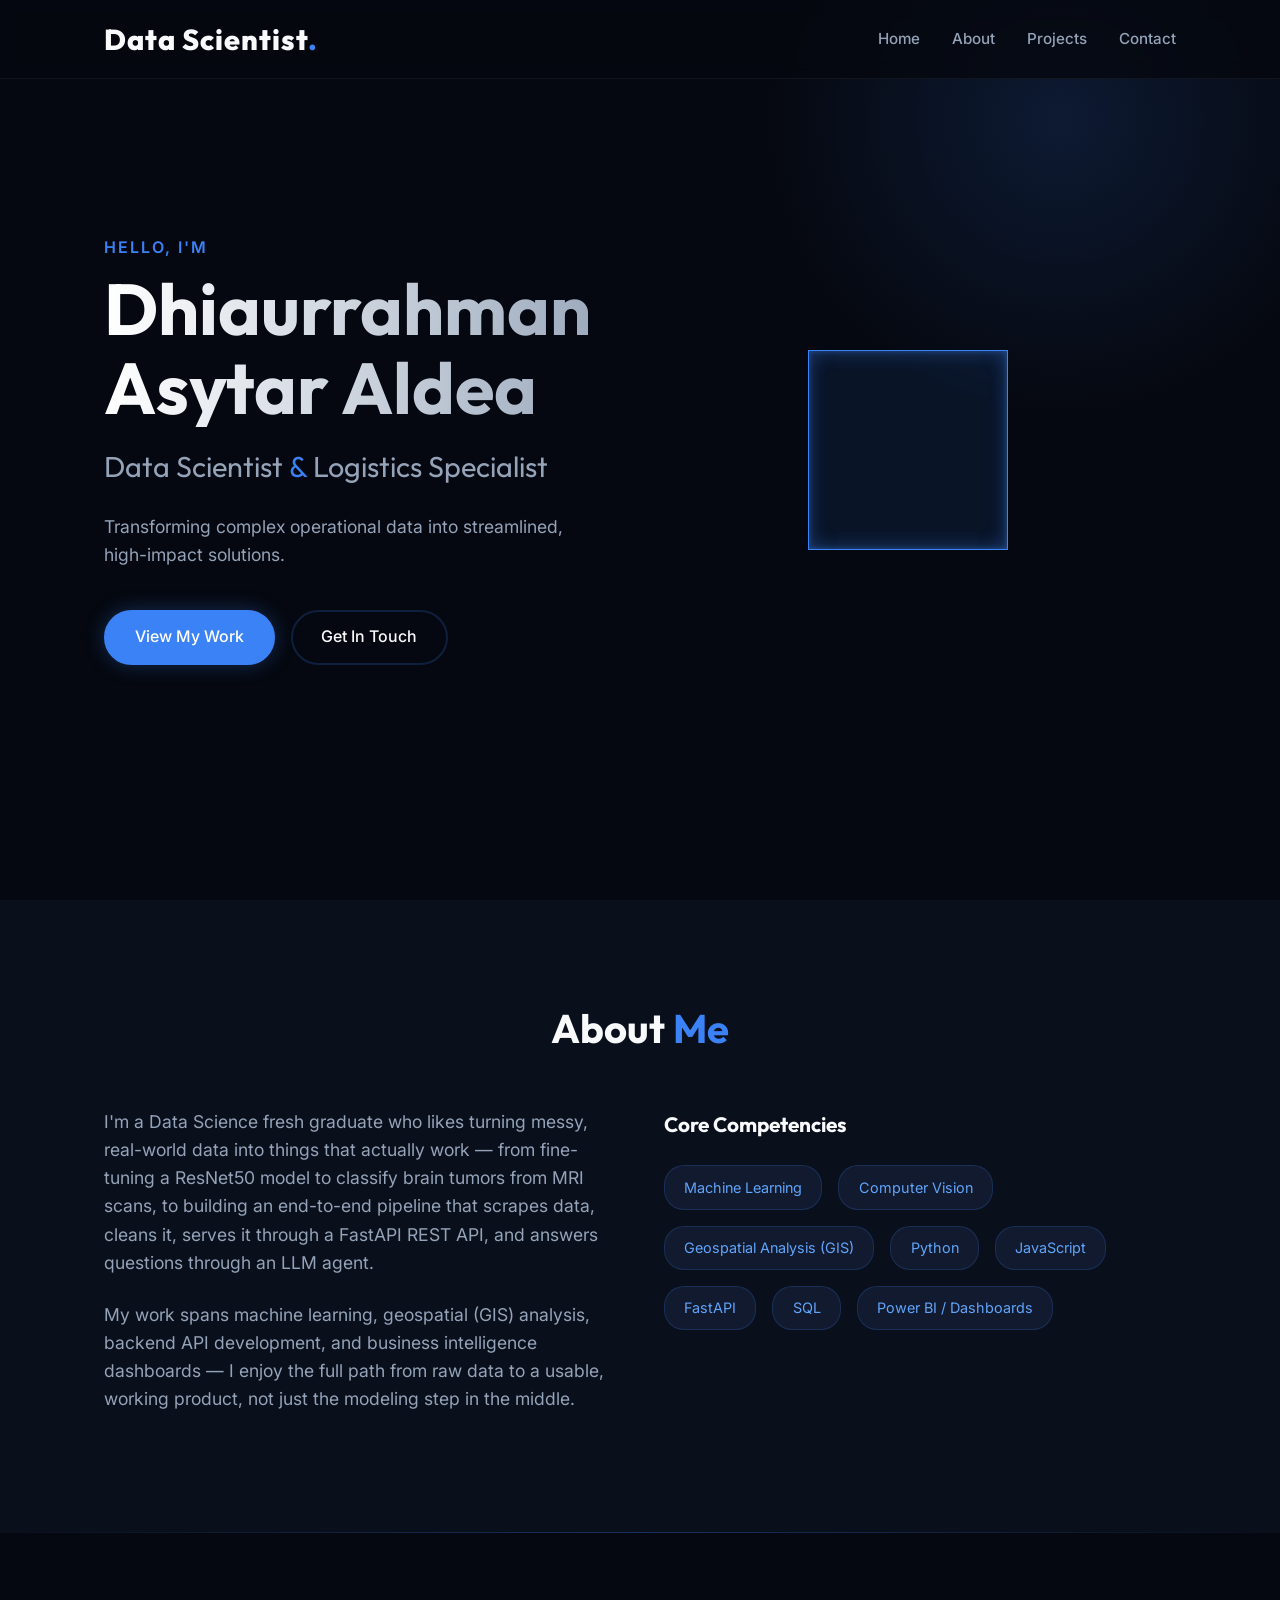
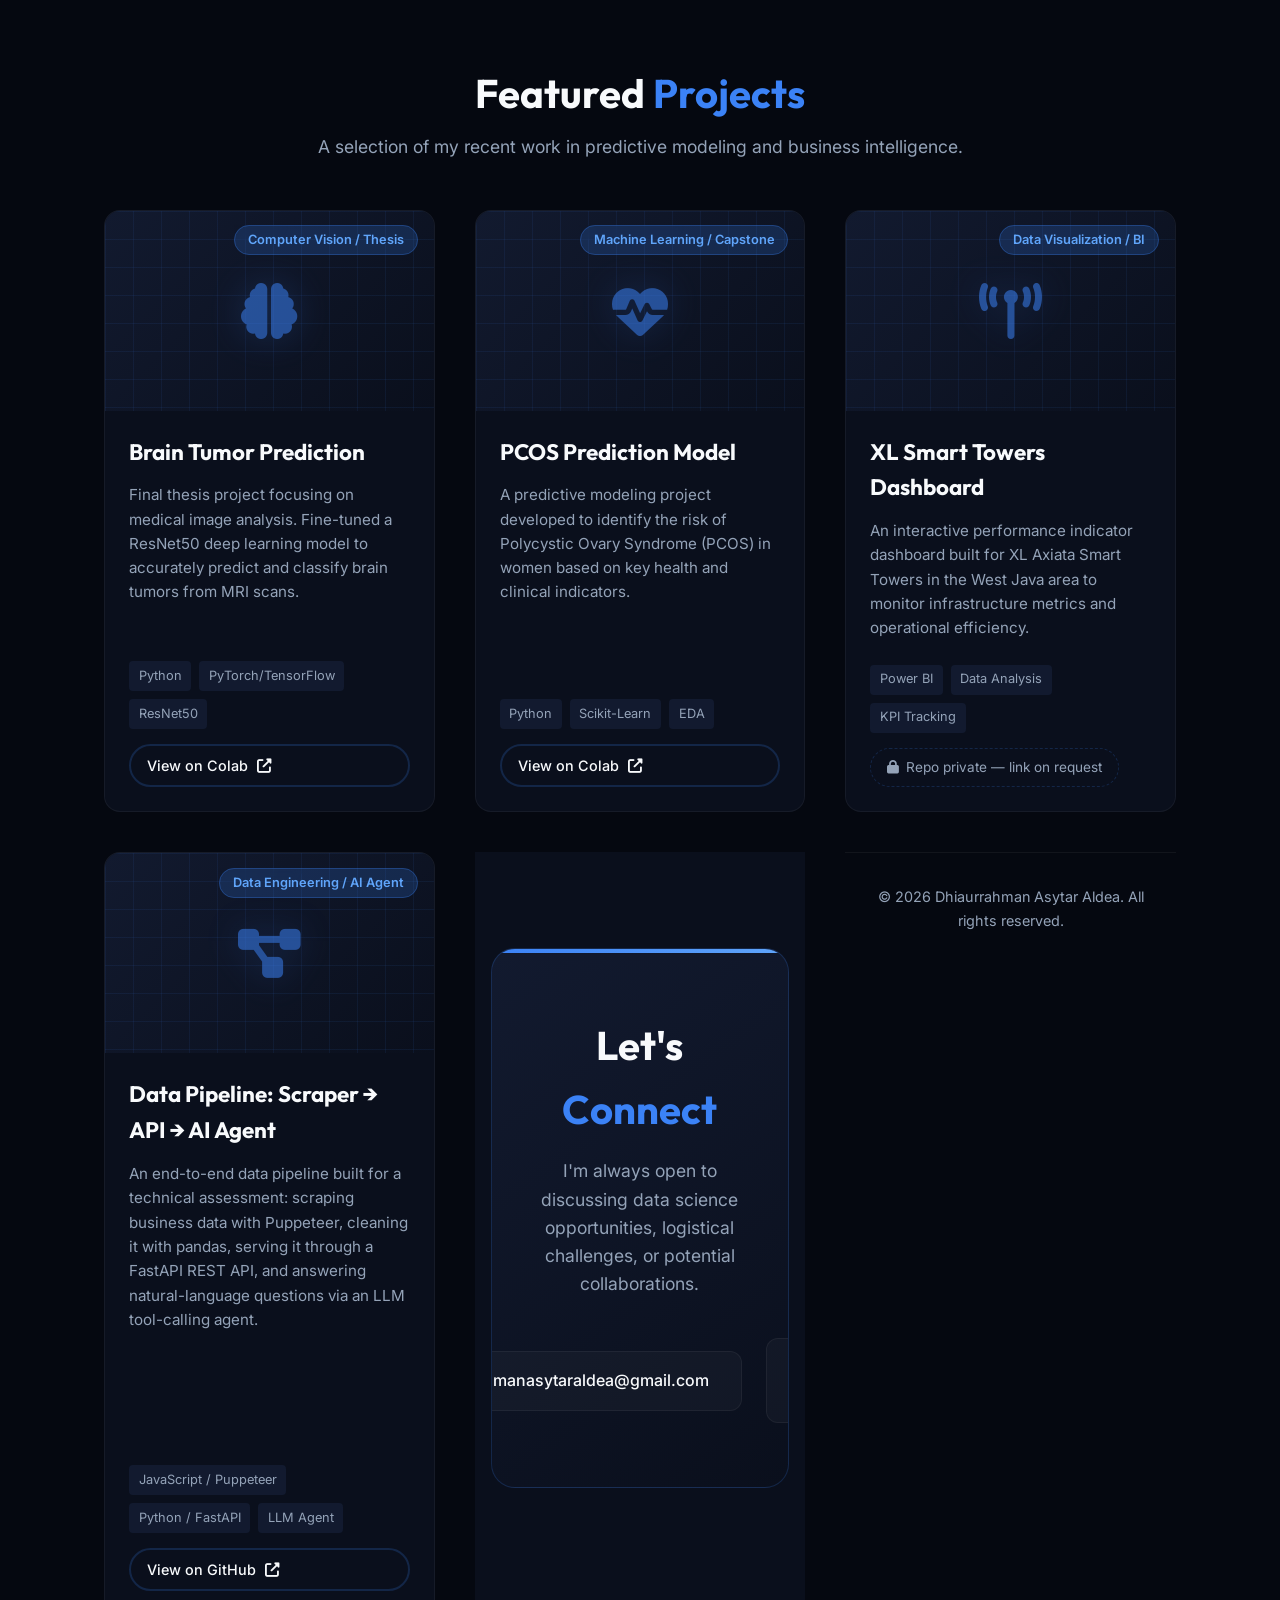
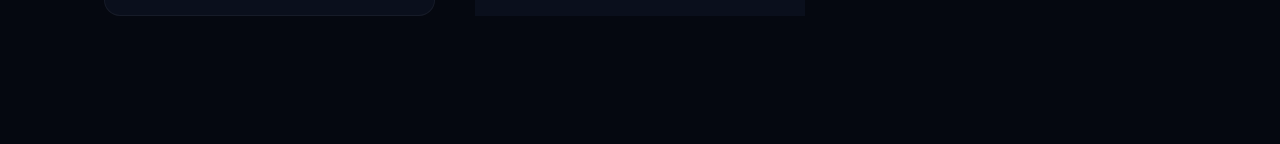
==== commit dadfb2a2: "Remove Rigger Tower Mapping project card Removed the Rigger Tower Mapping project card from the inde" ====
--- a/index.html
+++ b/index.html
@@ -189,30 +189,6 @@
                         <a href="https://github.com/DhiaurrahmanAldea/Test-Case-AI-Engineer-Urbansolv" class="btn btn-outline" target="_blank" rel="noopener" style="margin-top: 15px; display: inline-block; padding: 8px 16px; font-size: 0.9rem;">View on GitHub <i class="fas fa-external-link-alt" style="margin-left: 5px;"></i></a>
                     </div>
                 </div>
-
-                <!-- Project 5: Rigger Tower Mapping -->
-                <div class="project-card fade-in-up delay-2">
-                    <div class="project-image">
-                        <i class="fas fa-map-location-dot"></i>
-                        <div class="project-overlay">
-                            <span class="project-category">GIS / Geospatial Analysis</span>
-                        </div>
-                    </div>
-                    <div class="project-info">
-                        <h3>Rigger Tower Mapping</h3>
-                        <p>Geospatial analysis of telecom tower (rigger) locations from GeoPackage data — using
-                            nearest-neighbor clustering to pair nearby sites, visualized on an interactive Folium map.</p>
-                        <div class="project-tech">
-                            <span>GeoPandas</span>
-                            <span>Folium</span>
-                            <span>Geospatial Analysis</span>
-                        </div>
-                        <a href="https://colab.research.google.com/drive/1nU_hcle0IlIllzPQhZjU3Khk9Pp1TEaF#scrollTo=5b69ef48" class="btn btn-outline" target="_blank" rel="noopener" style="margin-top: 15px; display: inline-block; padding: 8px 16px; font-size: 0.9rem;">View on Colab <i class="fas fa-external-link-alt" style="margin-left: 5px;"></i></a>
-                    </div>
-                </div>
-            </div>
-        </div>
-    </section>
 
     <!-- Contact Section -->
     <section id="contact" class="contact">
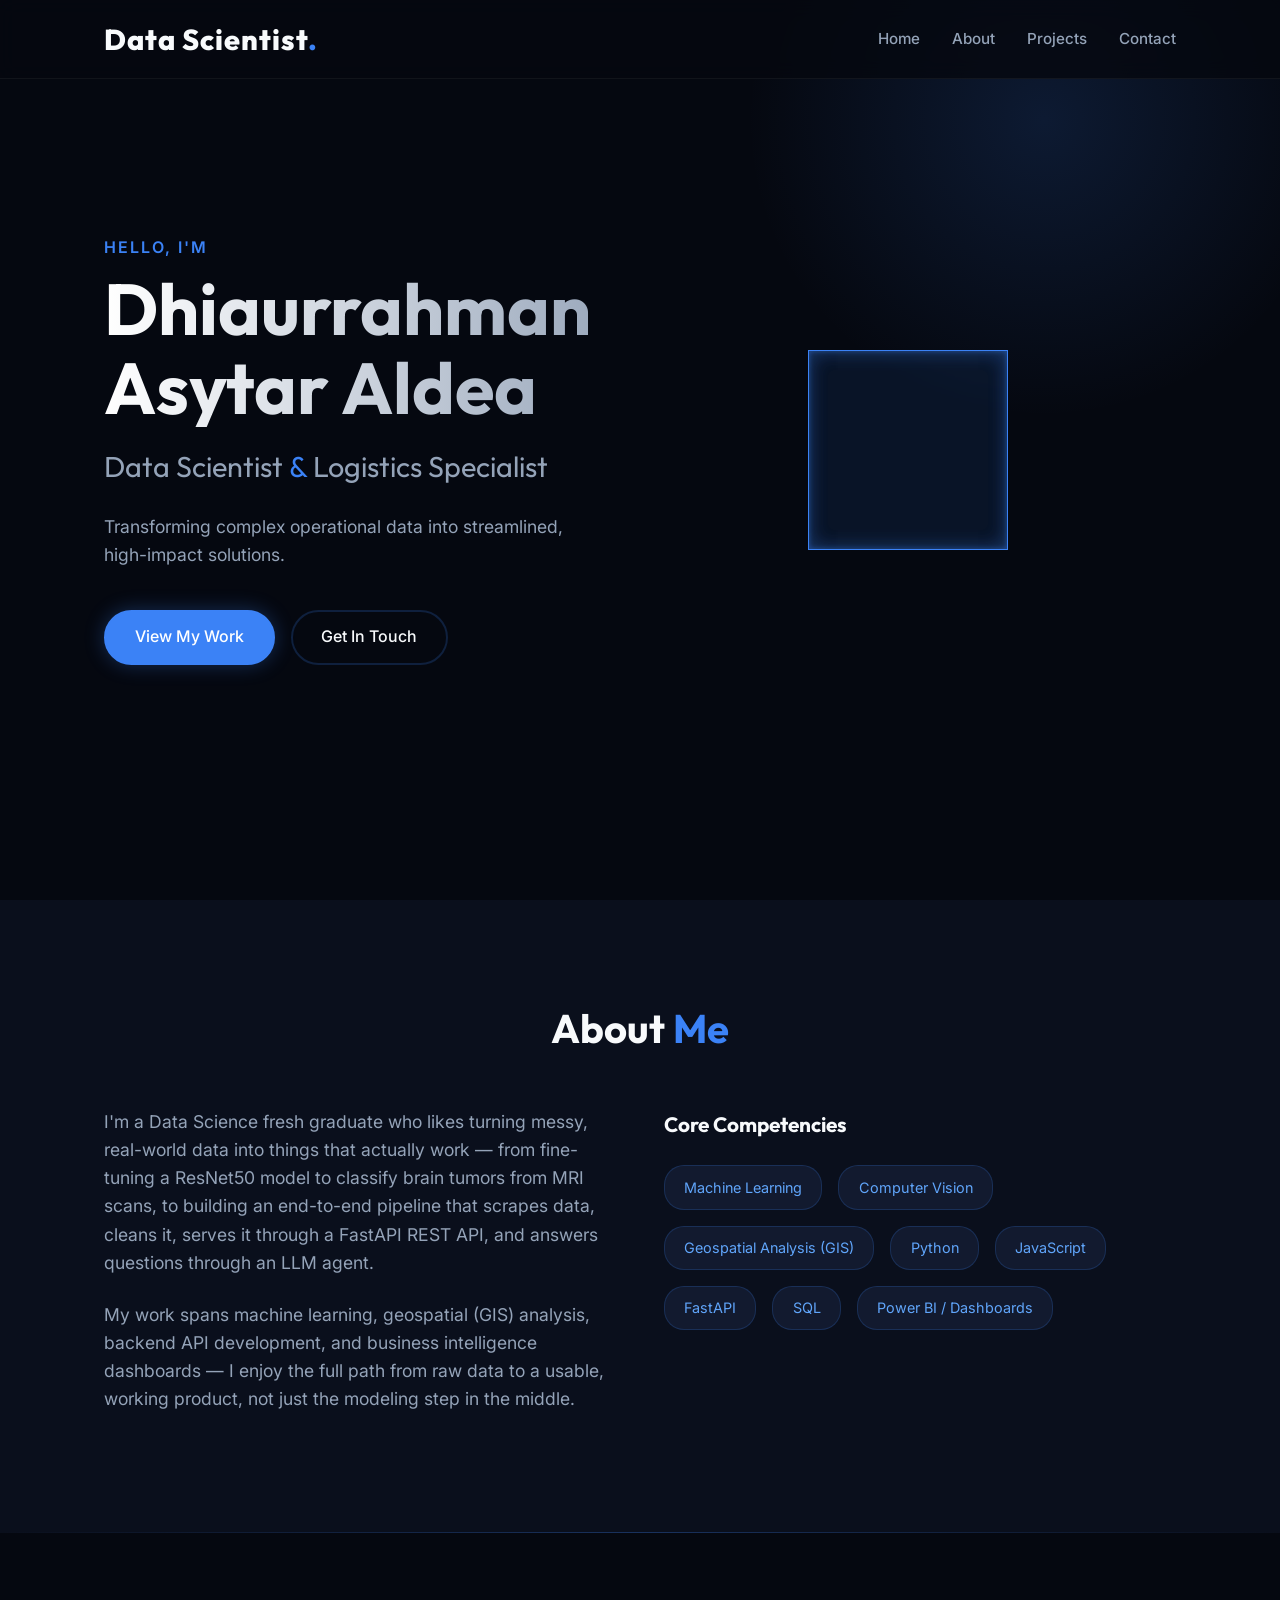
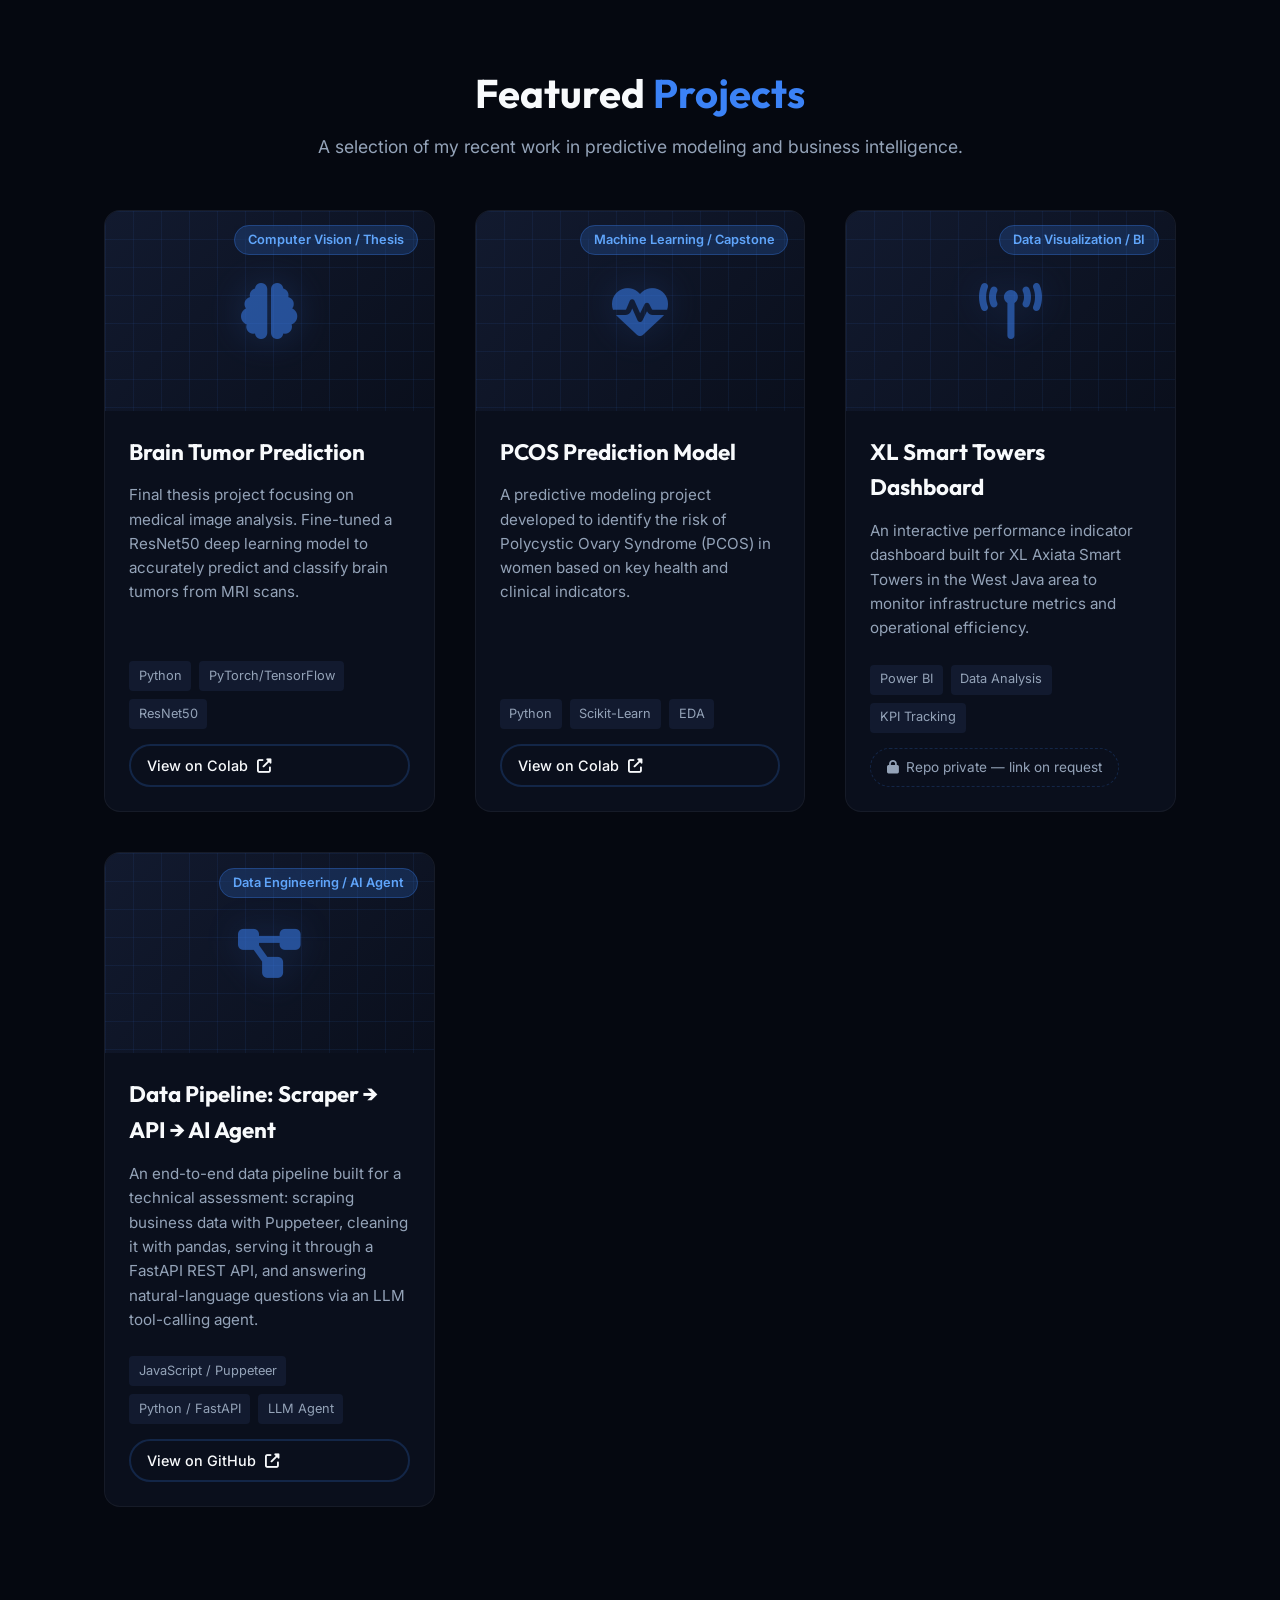
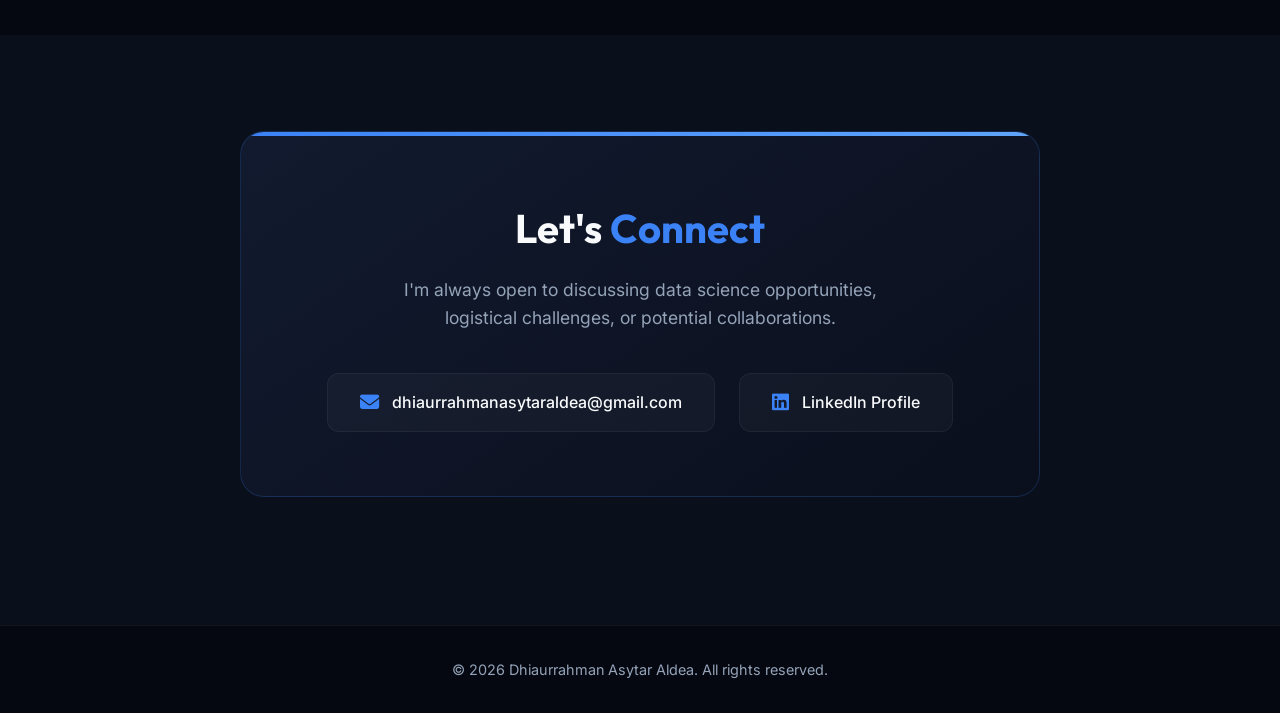
==== commit b202acfe: "fix: correct HTML structure and hero layout spacing" ====
--- a/index.html
+++ b/index.html
@@ -40,25 +40,27 @@
 
     <!-- Hero Section -->
     <section id="home" class="hero">
-        <div class="hero-content fade-in-up">
-            <p class="greeting">Hello, I'm</p>
-            <h1 class="name">Dhiaurrahman<br>Asytar Aldea</h1>
-            <h2 class="title">Data Scientist <span class="highlight">&</span> Logistics Specialist</h2>
-            <p class="short-bio">Transforming complex operational data into streamlined, high-impact solutions.</p>
-            <div class="hero-cta">
-                <a href="#projects" class="btn btn-primary">View My Work</a>
-                <a href="#contact" class="btn btn-outline">Get In Touch</a>
-            </div>
-        </div>
-        <div class="hero-visual fade-in">
-            <div class="data-cube">
-                <!-- Abstract visual representation -->
-                <div class="cube-face front"></div>
-                <div class="cube-face back"></div>
-                <div class="cube-face right"></div>
-                <div class="cube-face left"></div>
-                <div class="cube-face top"></div>
-                <div class="cube-face bottom"></div>
+        <div class="hero-inner">
+            <div class="hero-content fade-in-up">
+                <p class="greeting">Hello, I'm</p>
+                <h1 class="name">Dhiaurrahman<br>Asytar Aldea</h1>
+                <h2 class="title">Data Scientist <span class="highlight">&</span> Logistics Specialist</h2>
+                <p class="short-bio">Transforming complex operational data into streamlined, high-impact solutions.</p>
+                <div class="hero-cta">
+                    <a href="#projects" class="btn btn-primary">View My Work</a>
+                    <a href="#contact" class="btn btn-outline">Get In Touch</a>
+                </div>
+            </div>
+            <div class="hero-visual fade-in">
+                <div class="data-cube">
+                    <!-- Abstract visual representation -->
+                    <div class="cube-face front"></div>
+                    <div class="cube-face back"></div>
+                    <div class="cube-face right"></div>
+                    <div class="cube-face left"></div>
+                    <div class="cube-face top"></div>
+                    <div class="cube-face bottom"></div>
+                </div>
             </div>
         </div>
     </section>
@@ -122,7 +124,10 @@
                             <span>PyTorch/TensorFlow</span>
                             <span>ResNet50</span>
                         </div>
-                        <a href="https://colab.research.google.com/drive/1M1V9ptyN9FBtUYHw3OEoLp2GEwbb3Dez" class="btn btn-outline" target="_blank" rel="noopener" style="margin-top: 15px; display: inline-block; padding: 8px 16px; font-size: 0.9rem;">View on Colab <i class="fas fa-external-link-alt" style="margin-left: 5px;"></i></a>
+                        <a href="https://colab.research.google.com/drive/1M1V9ptyN9FBtUYHw3OEoLp2GEwbb3Dez"
+                            class="btn btn-outline" target="_blank" rel="noopener"
+                            style="margin-top: 15px; display: inline-block; padding: 8px 16px; font-size: 0.9rem;">View
+                            on Colab <i class="fas fa-external-link-alt" style="margin-left: 5px;"></i></a>
                     </div>
                 </div>
 
@@ -143,7 +148,10 @@
                             <span>Scikit-Learn</span>
                             <span>EDA</span>
                         </div>
-                        <a href="https://colab.research.google.com/drive/15jOlFzkjnDXB_-VZljCdGW3VH4mH2Wak" class="btn btn-outline" target="_blank" rel="noopener" style="margin-top: 15px; display: inline-block; padding: 8px 16px; font-size: 0.9rem;">View on Colab <i class="fas fa-external-link-alt" style="margin-left: 5px;"></i></a>
+                        <a href="https://colab.research.google.com/drive/15jOlFzkjnDXB_-VZljCdGW3VH4mH2Wak"
+                            class="btn btn-outline" target="_blank" rel="noopener"
+                            style="margin-top: 15px; display: inline-block; padding: 8px 16px; font-size: 0.9rem;">View
+                            on Colab <i class="fas fa-external-link-alt" style="margin-left: 5px;"></i></a>
                     </div>
                 </div>
 
@@ -164,7 +172,8 @@
                             <span>Data Analysis</span>
                             <span>KPI Tracking</span>
                         </div>
-                        <span class="project-cta-pending"><i class="fas fa-lock"></i> Repo private — link on request</span>
+                        <span class="project-cta-pending"><i class="fas fa-lock"></i> Repo private — link on
+                            request</span>
                     </div>
                 </div>
 
@@ -186,9 +195,15 @@
                             <span>Python / FastAPI</span>
                             <span>LLM Agent</span>
                         </div>
-                        <a href="https://github.com/DhiaurrahmanAldea/Test-Case-AI-Engineer-Urbansolv" class="btn btn-outline" target="_blank" rel="noopener" style="margin-top: 15px; display: inline-block; padding: 8px 16px; font-size: 0.9rem;">View on GitHub <i class="fas fa-external-link-alt" style="margin-left: 5px;"></i></a>
-                    </div>
-                </div>
+                        <a href="https://github.com/DhiaurrahmanAldea/Test-Case-AI-Engineer-Urbansolv"
+                            class="btn btn-outline" target="_blank" rel="noopener"
+                            style="margin-top: 15px; display: inline-block; padding: 8px 16px; font-size: 0.9rem;">View
+                            on GitHub <i class="fas fa-external-link-alt" style="margin-left: 5px;"></i></a>
+                    </div>
+                </div>
+            </div>
+        </div>
+    </section>
 
     <!-- Contact Section -->
     <section id="contact" class="contact">
@@ -222,4 +237,4 @@
     <script src="script.js"></script>
 </body>
 
-</html>
+</html>
--- a/style.css
+++ b/style.css
@@ -158,23 +158,31 @@
 /* Hero Section */
 .hero {
     min-height: 100vh;
-    display: flex;
-    align-items: center;
-    padding: 0 5%;
-    max-width: 1200px;
-    margin: 0 auto;
-    position: relative;
+    position: relative;
+    overflow: hidden;
 }
 
 .hero::before {
     content: '';
     position: absolute;
     top: -20%;
-    right: -10%;
+    right: -5%;
     width: 600px;
     height: 600px;
     background: radial-gradient(circle, rgba(59,130,246,0.15) 0%, rgba(5,8,16,0) 70%);
-    z-index: -1;
+    z-index: 0;
+    pointer-events: none;
+}
+
+.hero-inner {
+    display: flex;
+    align-items: center;
+    max-width: 1200px;
+    margin: 0 auto;
+    padding: 0 5%;
+    min-height: 100vh;
+    position: relative;
+    z-index: 1;
 }
 
 .hero-content {
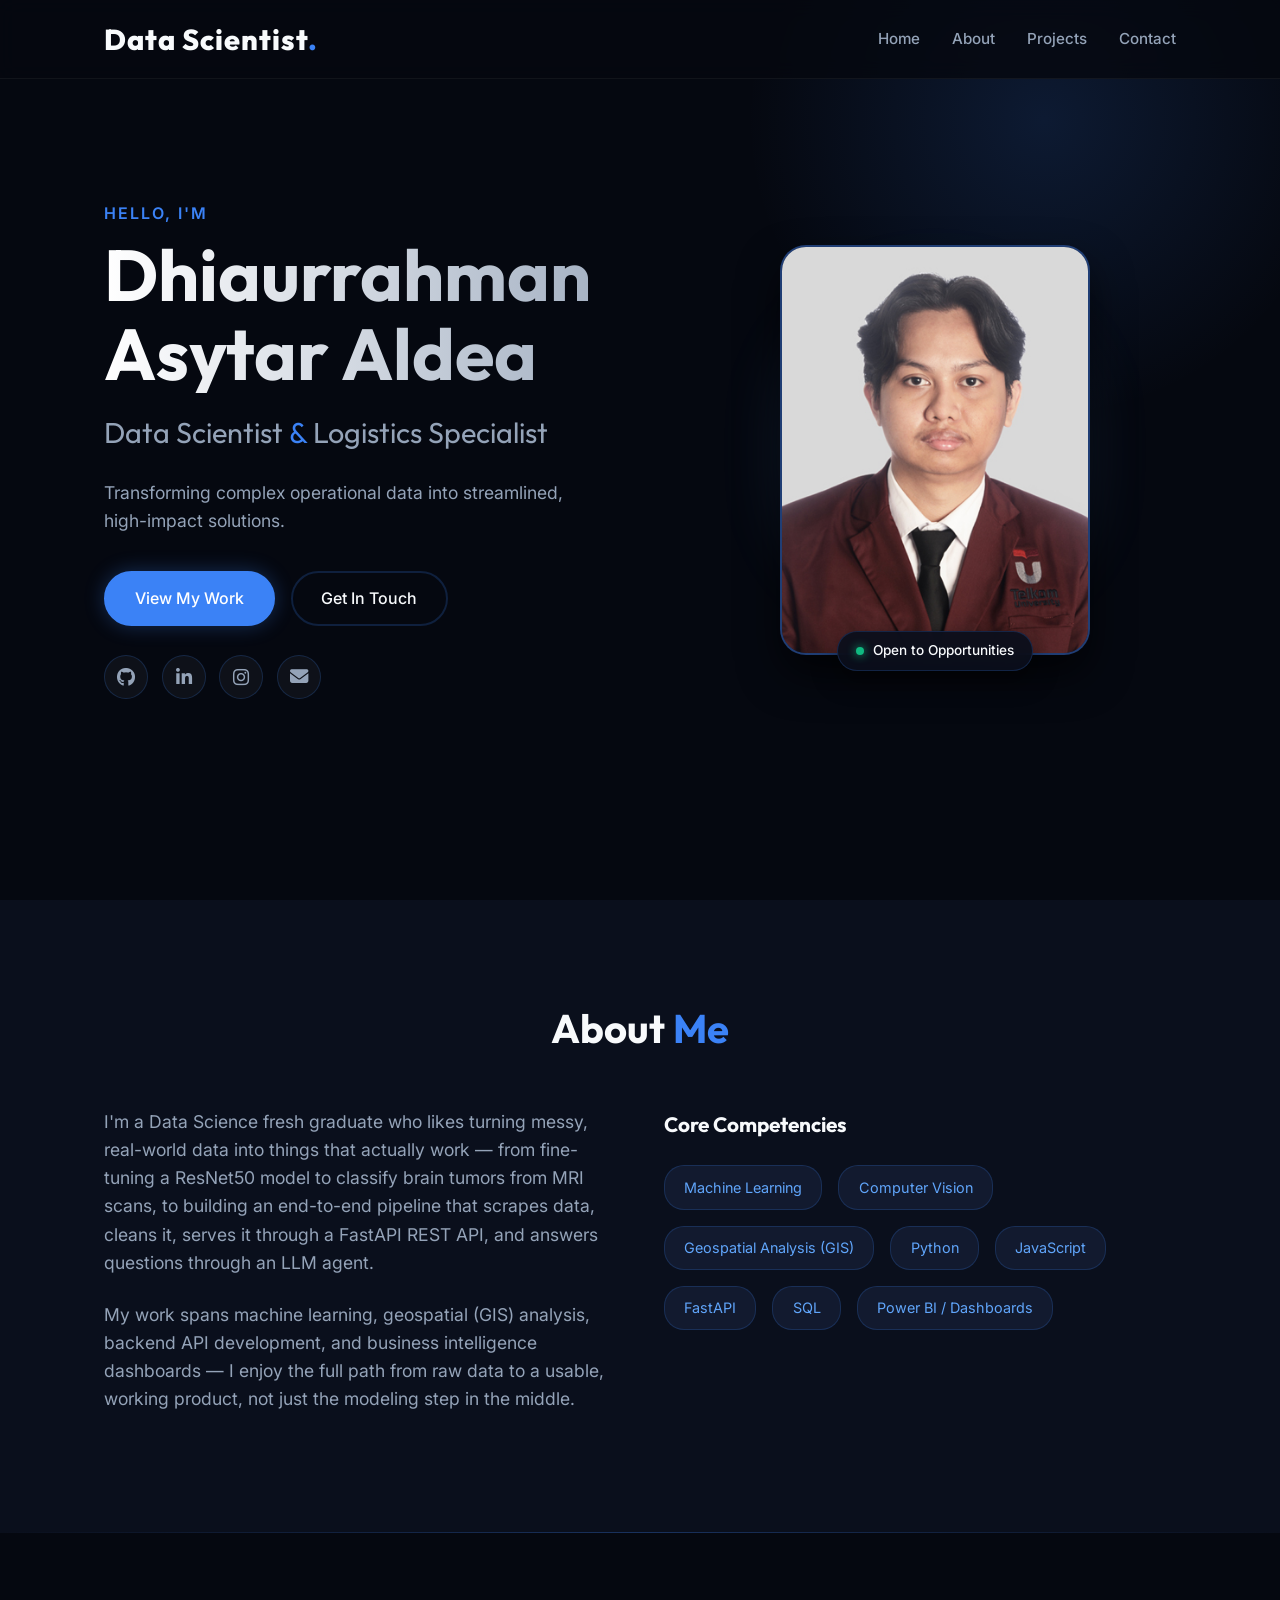
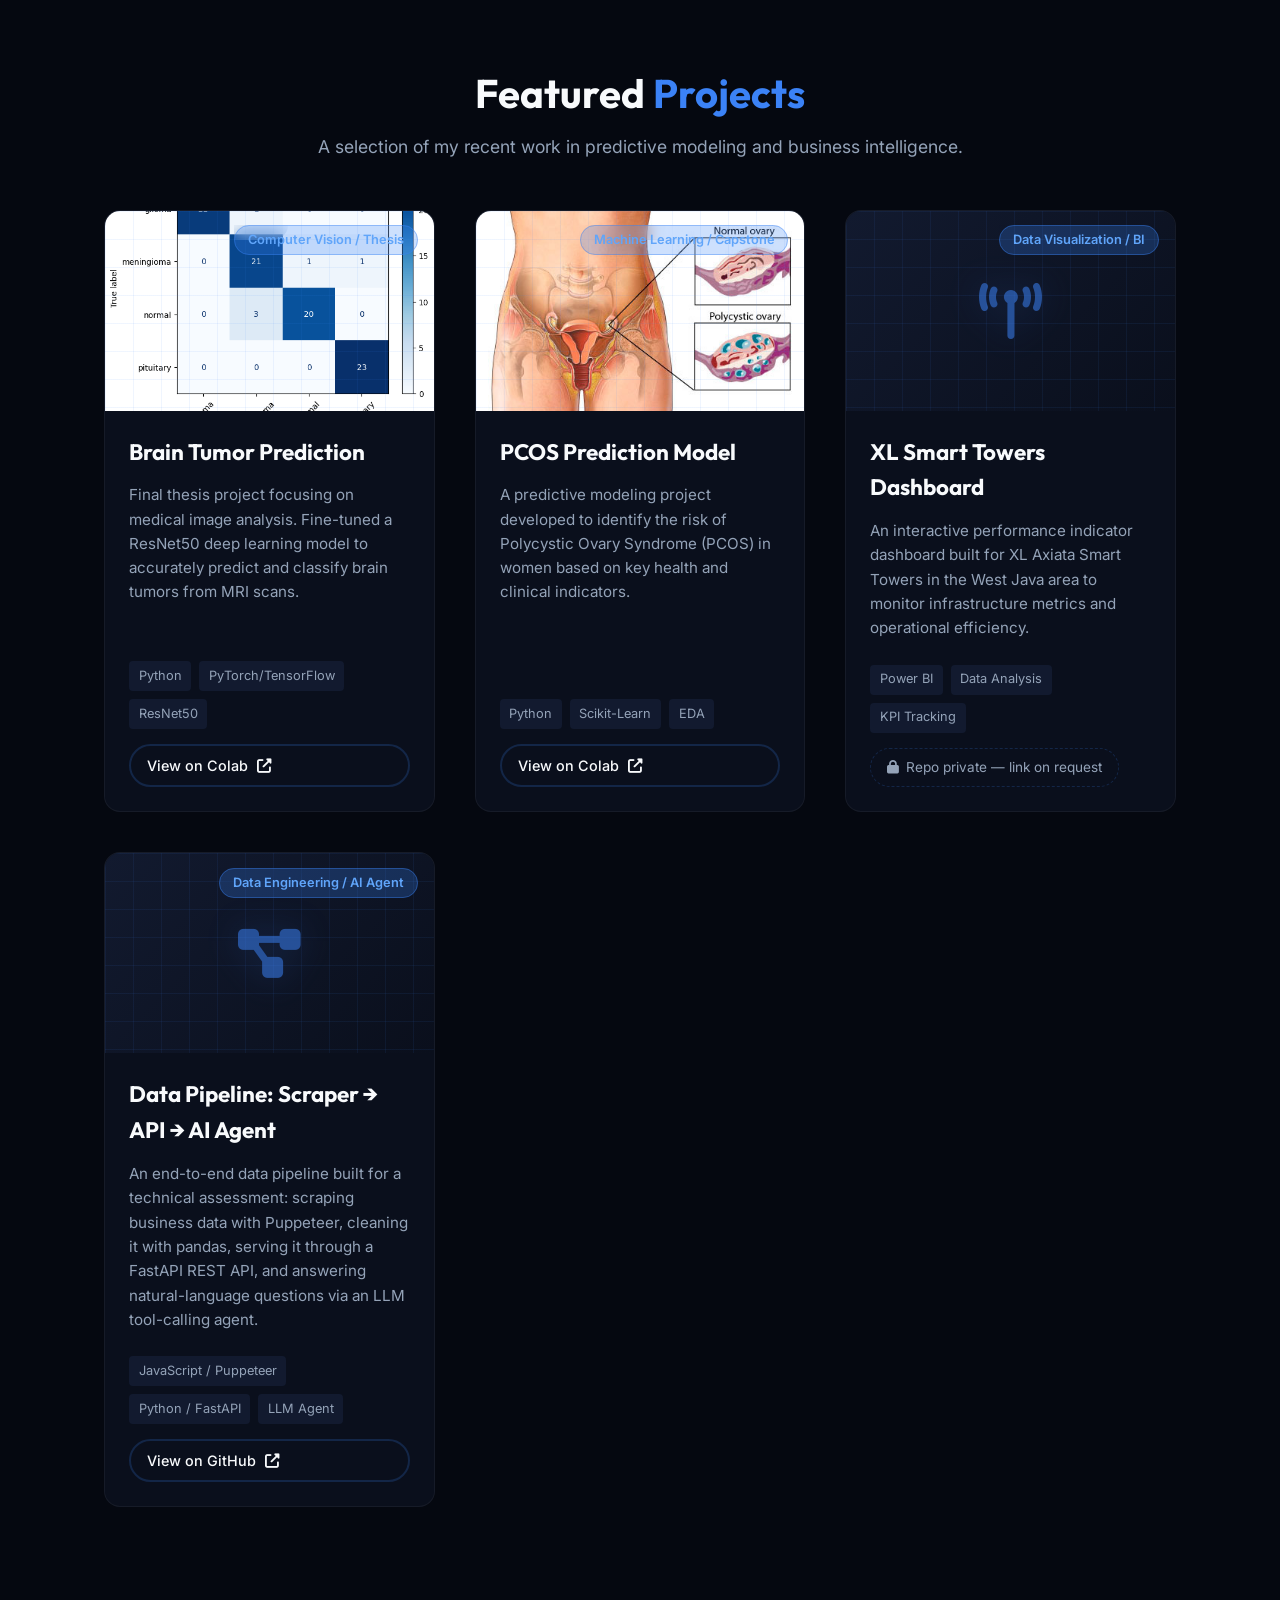
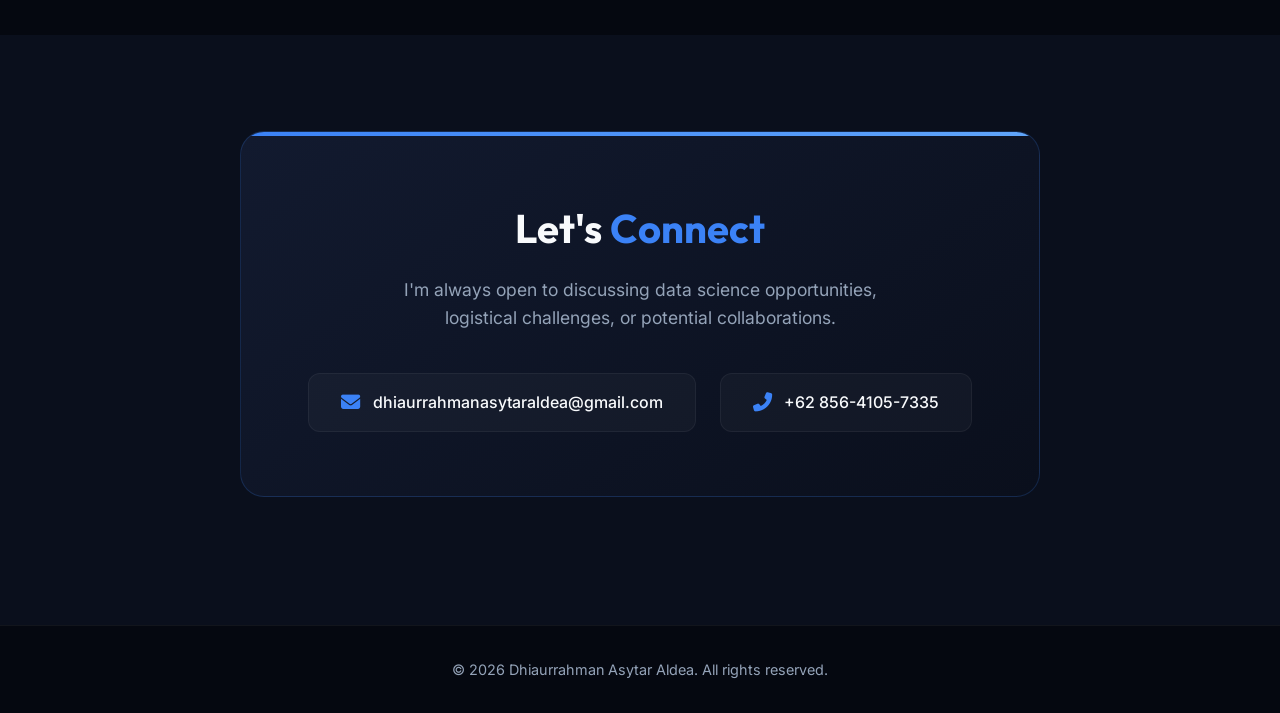
==== commit 7b9af19d: "feat: add profile photo, project thumbnails, social links, and contact info" ====
--- a/index.html
+++ b/index.html
@@ -50,16 +50,31 @@
                     <a href="#projects" class="btn btn-primary">View My Work</a>
                     <a href="#contact" class="btn btn-outline">Get In Touch</a>
                 </div>
+                <div class="hero-socials">
+                    <a href="https://github.com/DhiaurrahmanAldea" target="_blank" rel="noopener noreferrer" aria-label="GitHub" class="social-icon" title="GitHub">
+                        <i class="fab fa-github"></i>
+                    </a>
+                    <a href="https://www.linkedin.com/in/dhiaurrahman-asytar-aldea-9032a727b" target="_blank" rel="noopener noreferrer" aria-label="LinkedIn" class="social-icon" title="LinkedIn">
+                        <i class="fab fa-linkedin-in"></i>
+                    </a>
+                    <a href="https://www.instagram.com/da.aldea/" target="_blank" rel="noopener noreferrer" aria-label="Instagram" class="social-icon" title="Instagram">
+                        <i class="fab fa-instagram"></i>
+                    </a>
+                    <a href="mailto:dhiaurrahmanasytaraldea@gmail.com" aria-label="Email" class="social-icon" title="Email">
+                        <i class="fas fa-envelope"></i>
+                    </a>
+                </div>
             </div>
             <div class="hero-visual fade-in">
-                <div class="data-cube">
-                    <!-- Abstract visual representation -->
-                    <div class="cube-face front"></div>
-                    <div class="cube-face back"></div>
-                    <div class="cube-face right"></div>
-                    <div class="cube-face left"></div>
-                    <div class="cube-face top"></div>
-                    <div class="cube-face bottom"></div>
+                <div class="hero-avatar-wrapper">
+                    <div class="avatar-glow"></div>
+                    <div class="avatar-frame">
+                        <img src="media/3x4.jpg" alt="Dhiaurrahman Asytar Aldea" class="hero-avatar-img">
+                    </div>
+                    <div class="avatar-badge">
+                        <span class="status-indicator"></span>
+                        <span>Open to Opportunities</span>
+                    </div>
                 </div>
             </div>
         </div>
@@ -110,7 +125,7 @@
                 <!-- Project 1: Brain Tumor Prediction -->
                 <div class="project-card fade-in-up delay-1">
                     <div class="project-image">
-                        <i class="fas fa-brain"></i>
+                        <img src="media/ResNet.png" alt="Brain Tumor Prediction ResNet50" class="project-thumb">
                         <div class="project-overlay">
                             <span class="project-category">Computer Vision / Thesis</span>
                         </div>
@@ -134,7 +149,7 @@
                 <!-- Project 2: PCOS Prediction -->
                 <div class="project-card fade-in-up delay-2">
                     <div class="project-image">
-                        <i class="fas fa-heart-pulse"></i>
+                        <img src="media/pcos.jpg" alt="PCOS Prediction Model" class="project-thumb">
                         <div class="project-overlay">
                             <span class="project-category">Machine Learning / Capstone</span>
                         </div>
@@ -217,10 +232,9 @@
                         <i class="fas fa-envelope"></i>
                         <span>dhiaurrahmanasytaraldea@gmail.com</span>
                     </a>
-                    <a href="https://www.linkedin.com/in/dhiaurrahman-asytar-aldea-9032a727b" target="_blank"
-                        class="contact-item">
-                        <i class="fab fa-linkedin"></i>
-                        <span>LinkedIn Profile</span>
+                    <a href="tel:+6285641057335" class="contact-item">
+                        <i class="fas fa-phone-alt"></i>
+                        <span>+62 856-4105-7335</span>
                     </a>
                 </div>
             </div>
@@ -237,4 +251,4 @@
     <script src="script.js"></script>
 </body>
 
-</html>+</html>
--- a/style.css
+++ b/style.css
@@ -186,7 +186,7 @@
 }
 
 .hero-content {
-    flex: 1;
+    flex: 1.1;
     z-index: 1;
 }
 
@@ -219,7 +219,7 @@
     font-size: 1.1rem;
     color: var(--text-muted);
     max-width: 500px;
-    margin-bottom: 2.5rem;
+    margin-bottom: 2.2rem;
 }
 
 .hero-cta {
@@ -227,49 +227,135 @@
     gap: 1rem;
 }
 
+/* Hero Socials */
+.hero-socials {
+    display: flex;
+    gap: 0.85rem;
+    margin-top: 1.8rem;
+    align-items: center;
+}
+
+.social-icon {
+    width: 44px;
+    height: 44px;
+    border-radius: 50%;
+    background: rgba(255, 255, 255, 0.04);
+    border: 1px solid var(--border-color);
+    display: inline-flex;
+    align-items: center;
+    justify-content: center;
+    color: var(--text-muted);
+    font-size: 1.15rem;
+    transition: all 0.3s cubic-bezier(0.4, 0, 0.2, 1);
+}
+
+.social-icon:hover {
+    color: #ffffff;
+    background: var(--primary-color);
+    border-color: var(--accent-color);
+    box-shadow: 0 0 16px rgba(59, 130, 246, 0.5);
+    transform: translateY(-4px);
+}
+
+/* Hero Avatar Showcase */
 .hero-visual {
-    flex: 1;
+    flex: 0.9;
     display: flex;
     justify-content: center;
     align-items: center;
-    display: none; /* Hide on smaller screens */
-}
-
-@media (min-width: 900px) {
-    .hero-visual {
-        display: flex;
-    }
-}
-
-/* Abstract Data Cube Animation */
-.data-cube {
-    width: 200px;
-    height: 200px;
+}
+
+.hero-avatar-wrapper {
     position: relative;
-    transform-style: preserve-3d;
-    animation: rotateCube 15s infinite linear;
-}
-
-.cube-face {
+    width: 310px;
+    height: 410px;
+    display: flex;
+    align-items: center;
+    justify-content: center;
+}
+
+.avatar-glow {
     position: absolute;
-    width: 200px;
-    height: 200px;
-    border: 1px solid var(--primary-color);
-    background: rgba(59, 130, 246, 0.05);
-    box-shadow: inset 0 0 20px rgba(59, 130, 246, 0.2);
-    backdrop-filter: blur(2px);
-}
-
-.front  { transform: translateZ(100px); }
-.back   { transform: rotateY(180deg) translateZ(100px); }
-.right  { transform: rotateY(90deg) translateZ(100px); }
-.left   { transform: rotateY(-90deg) translateZ(100px); }
-.top    { transform: rotateX(90deg) translateZ(100px); }
-.bottom { transform: rotateX(-90deg) translateZ(100px); }
-
-@keyframes rotateCube {
-    0% { transform: rotateX(0deg) rotateY(0deg); }
-    100% { transform: rotateX(360deg) rotateY(360deg); }
+    inset: -15px;
+    background: radial-gradient(circle, rgba(59, 130, 246, 0.35) 0%, rgba(96, 165, 250, 0.1) 50%, transparent 70%);
+    filter: blur(24px);
+    border-radius: 36px;
+    z-index: 0;
+    animation: pulseGlow 4s ease-in-out infinite alternate;
+}
+
+@keyframes pulseGlow {
+    0% {
+        opacity: 0.55;
+        transform: scale(0.96);
+    }
+    100% {
+        opacity: 1;
+        transform: scale(1.04);
+    }
+}
+
+.avatar-frame {
+    position: relative;
+    width: 100%;
+    height: 100%;
+    border-radius: 26px;
+    overflow: hidden;
+    border: 2px solid rgba(59, 130, 246, 0.35);
+    background: var(--surface-light);
+    box-shadow: 0 20px 40px rgba(0, 0, 0, 0.6), inset 0 0 20px rgba(59, 130, 246, 0.2);
+    z-index: 1;
+    transition: border-color 0.4s ease, box-shadow 0.4s ease;
+}
+
+.hero-avatar-wrapper:hover .avatar-frame {
+    border-color: var(--accent-color);
+    box-shadow: 0 25px 50px rgba(0, 0, 0, 0.7), 0 0 30px rgba(59, 130, 246, 0.35);
+}
+
+.hero-avatar-img {
+    width: 100%;
+    height: 100%;
+    object-fit: cover;
+    object-position: center 15%;
+    display: block;
+    transition: transform 0.5s ease;
+}
+
+.hero-avatar-wrapper:hover .hero-avatar-img {
+    transform: scale(1.03);
+}
+
+.avatar-badge {
+    position: absolute;
+    bottom: -16px;
+    background: rgba(10, 15, 28, 0.92);
+    backdrop-filter: blur(12px);
+    border: 1px solid var(--border-color);
+    padding: 0.5rem 1.1rem;
+    border-radius: 30px;
+    display: flex;
+    align-items: center;
+    gap: 0.6rem;
+    font-size: 0.85rem;
+    font-weight: 500;
+    color: var(--text-main);
+    box-shadow: 0 8px 25px rgba(0, 0, 0, 0.5);
+    z-index: 2;
+}
+
+.status-indicator {
+    width: 8px;
+    height: 8px;
+    border-radius: 50%;
+    background-color: #10b981;
+    box-shadow: 0 0 10px #10b981;
+    animation: blink 2s infinite ease-in-out;
+}
+
+@keyframes blink {
+    0%, 100% { opacity: 1; transform: scale(1); }
+    50% { opacity: 0.4; transform: scale(0.85); }
 }
 
 /* About Section */
@@ -386,6 +472,22 @@
         linear-gradient(rgba(59, 130, 246, 0.08) 1px, transparent 1px),
         linear-gradient(90deg, rgba(59, 130, 246, 0.08) 1px, transparent 1px);
     background-size: 28px 28px;
+    z-index: 1;
+    pointer-events: none;
+}
+
+.project-thumb {
+    width: 100%;
+    height: 100%;
+    object-fit: cover;
+    object-position: center;
+    display: block;
+    transition: transform 0.6s cubic-bezier(0.2, 0, 0.2, 1);
+    z-index: 0;
+}
+
+.project-card:hover .project-thumb {
+    transform: scale(1.08);
 }
 
 .project-image i {
@@ -394,12 +496,14 @@
     color: var(--primary-color);
     opacity: 0.55;
     filter: drop-shadow(0 0 18px rgba(59, 130, 246, 0.35));
+    z-index: 1;
 }
 
 .project-overlay {
     position: absolute;
     top: 1rem;
     right: 1rem;
+    z-index: 2;
 }
 
 /* CTA shown when a project has no public link yet — clearly not clickable */
@@ -417,9 +521,9 @@
 }
 
 .project-category {
-    background: rgba(59, 130, 246, 0.2);
-    backdrop-filter: blur(5px);
-    border: 1px solid rgba(59, 130, 246, 0.3);
+    background: rgba(59, 130, 246, 0.25);
+    backdrop-filter: blur(8px);
+    border: 1px solid rgba(59, 130, 246, 0.4);
     color: var(--accent-color);
     padding: 0.4rem 0.8rem;
     border-radius: 20px;
@@ -571,6 +675,44 @@
 .delay-3 { transition-delay: 0.6s; }
 
 /* Responsive adjustments */
+@media (max-width: 899px) {
+    .hero-inner {
+        flex-direction: column-reverse;
+        justify-content: center;
+        text-align: center;
+        padding-top: 7rem;
+        padding-bottom: 4rem;
+        min-height: auto;
+    }
+
+    .hero-content {
+        margin-top: 2rem;
+    }
+
+    .hero-cta {
+        justify-content: center;
+    }
+
+    .hero-socials {
+        justify-content: center;
+    }
+
+    .short-bio {
+        margin-left: auto;
+        margin-right: auto;
+    }
+
+    .hero-avatar-wrapper {
+        width: 230px;
+        height: 300px;
+    }
+
+    .avatar-badge {
+        font-size: 0.75rem;
+        padding: 0.4rem 0.8rem;
+    }
+}
+
 @media (max-width: 768px) {
     .name {
         font-size: 3rem;
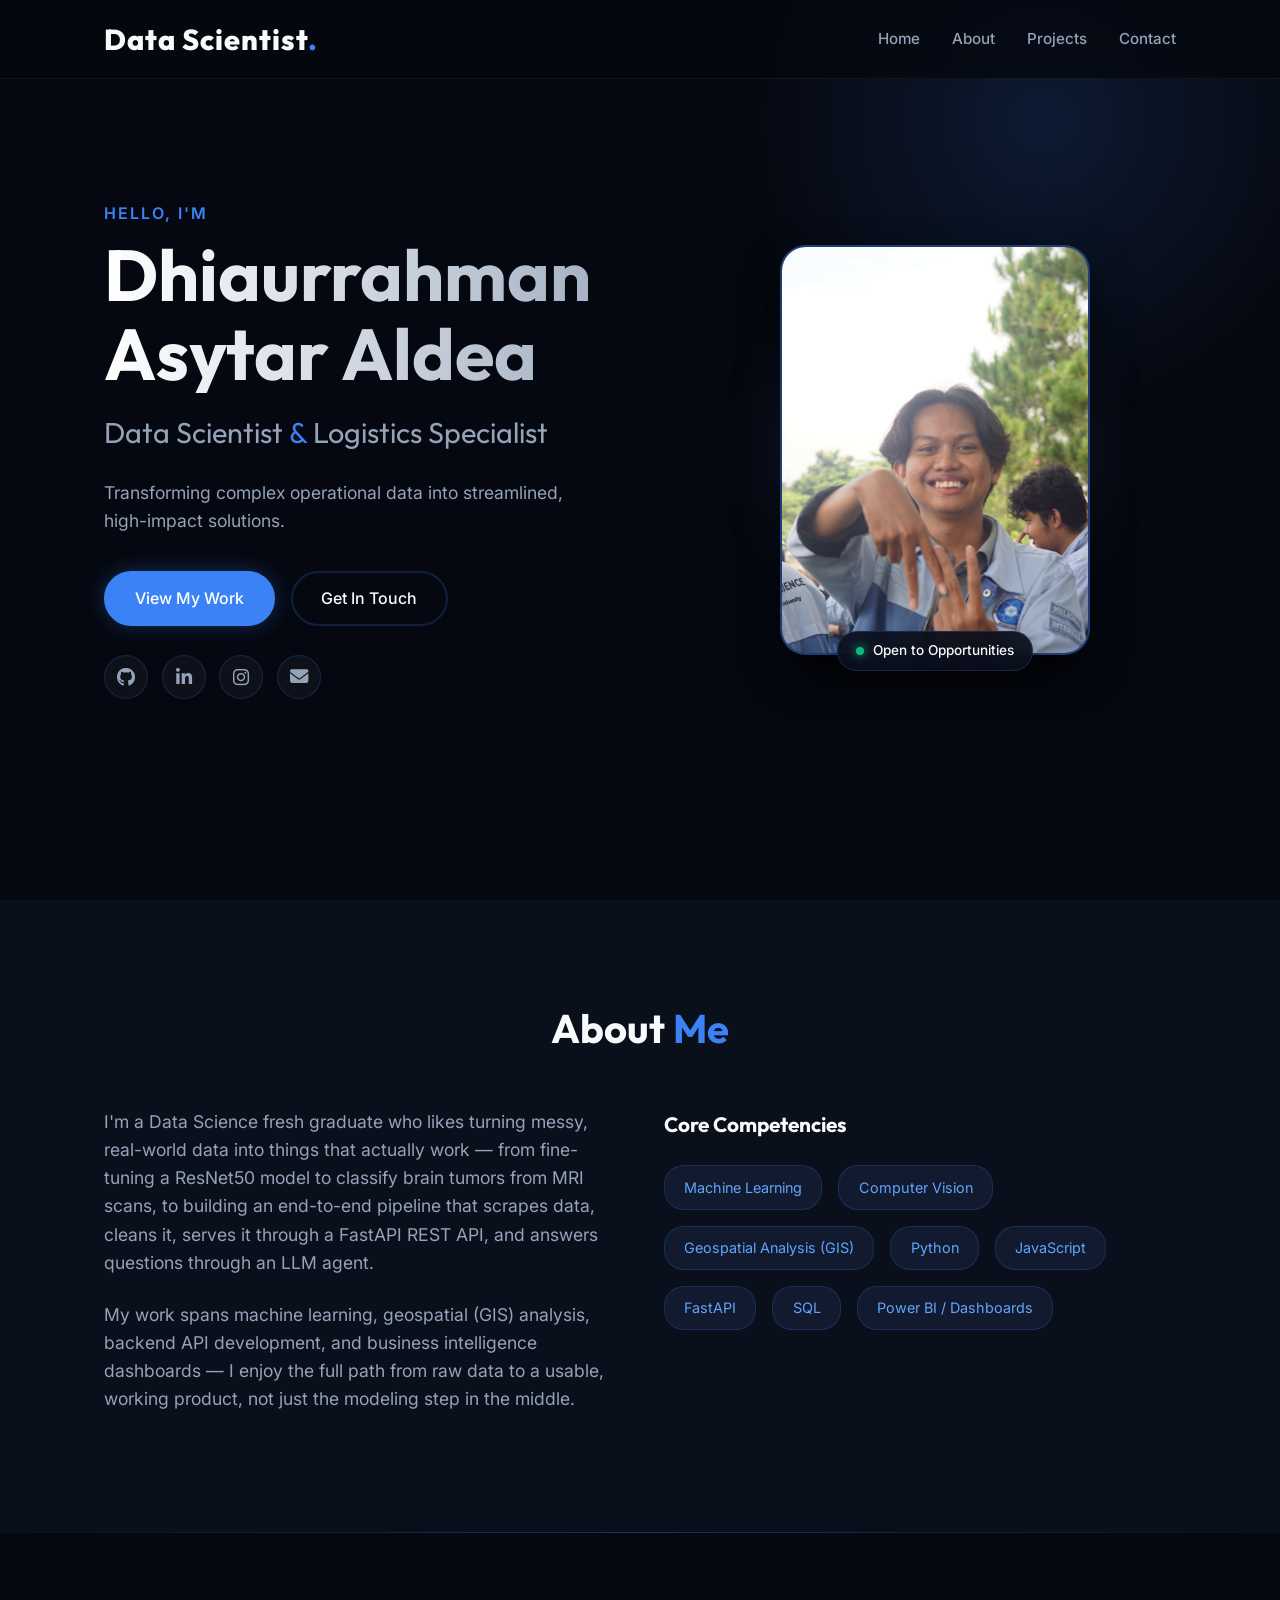
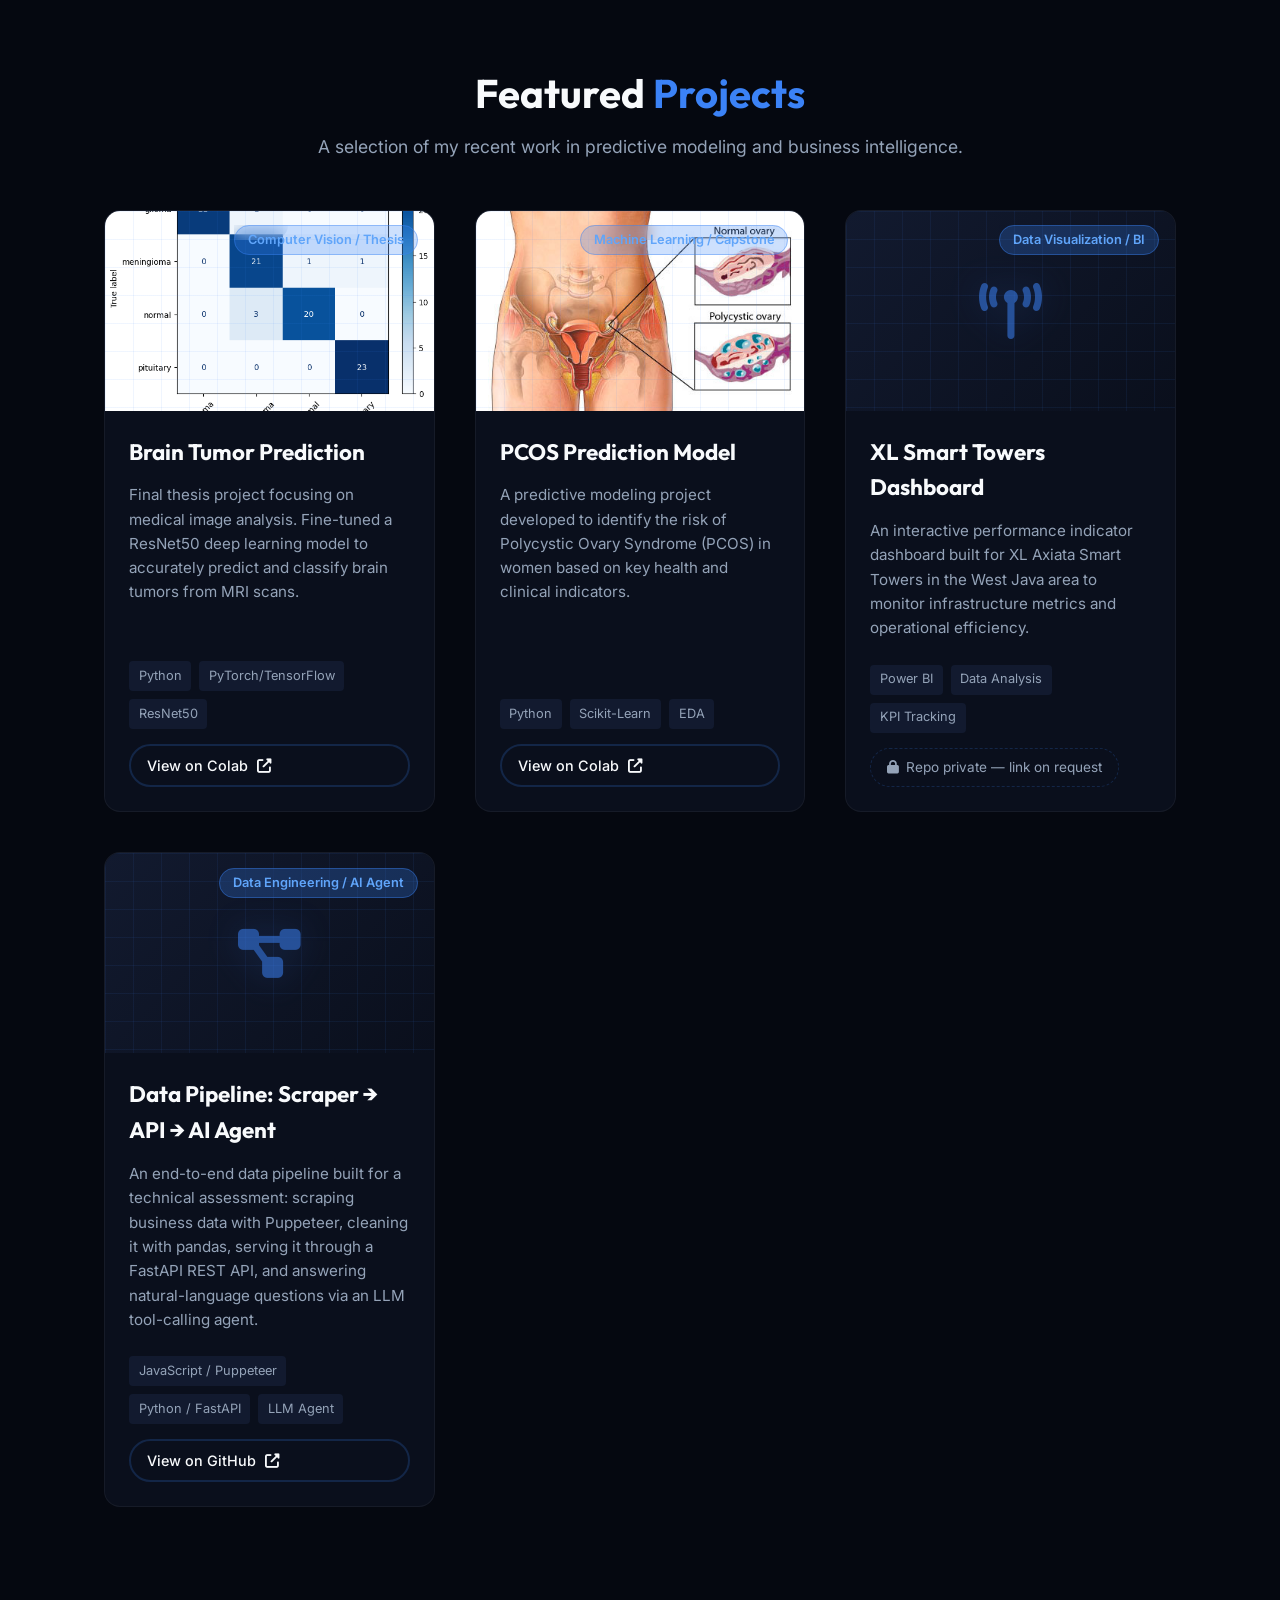
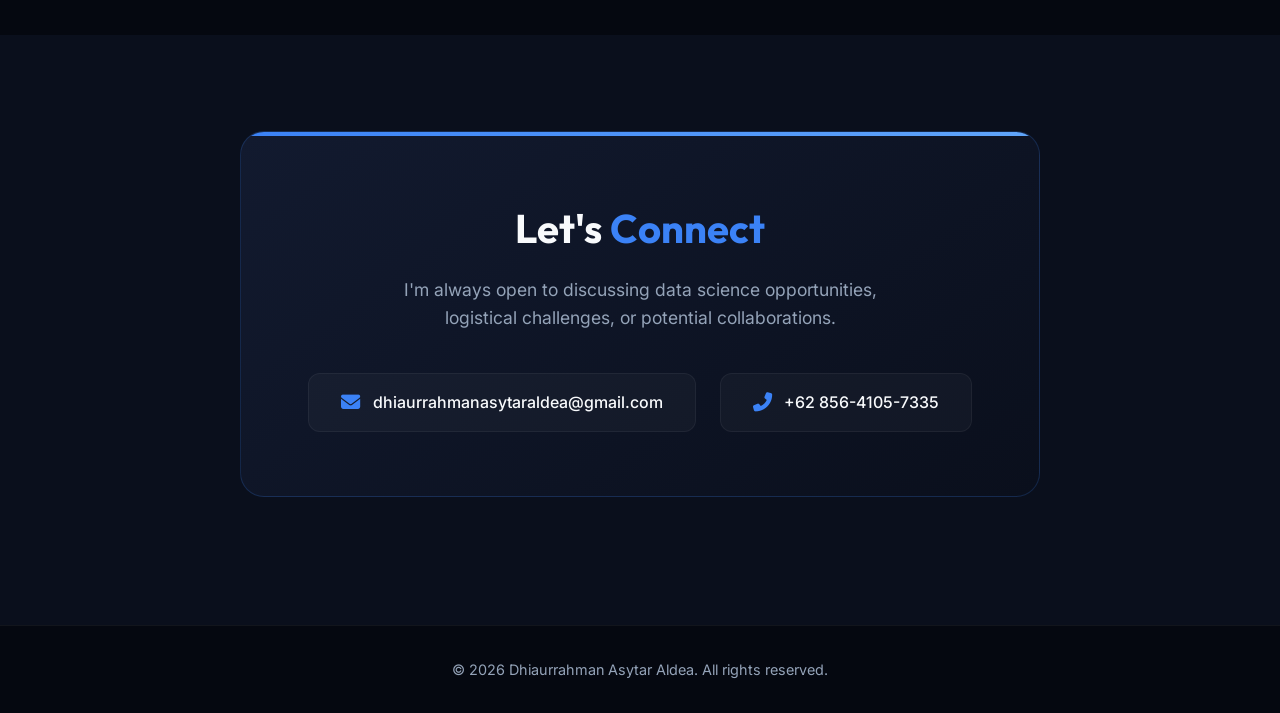
==== commit 115cfe0c: "Update avatar image in index.html" ====
--- a/index.html
+++ b/index.html
@@ -69,7 +69,7 @@
                 <div class="hero-avatar-wrapper">
                     <div class="avatar-glow"></div>
                     <div class="avatar-frame">
-                        <img src="media/3x4.jpg" alt="Dhiaurrahman Asytar Aldea" class="hero-avatar-img">
+                        <img src="media/DSC08643.jpg" alt="Dhiaurrahman Asytar Aldea" class="hero-avatar-img">
                     </div>
                     <div class="avatar-badge">
                         <span class="status-indicator"></span>
